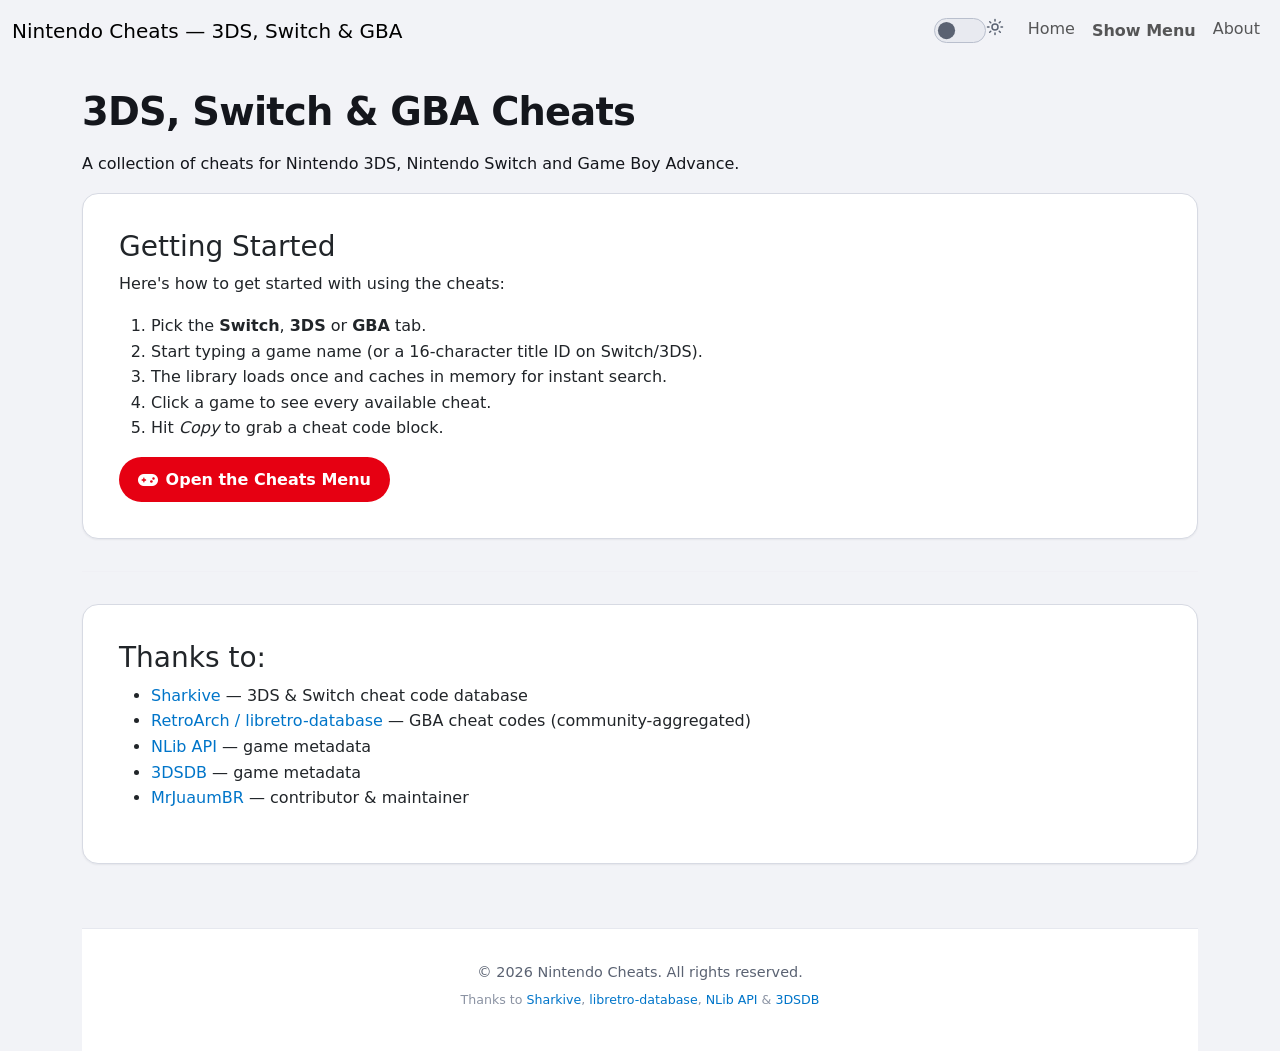
==== index.html @ f69303c0 "Initial Commit" ====
<!doctype html>
<html lang="en">
  <head>
    <meta charset="UTF-8" />
    <meta http-equiv="X-UA-Compatible" content="IE=edge" />
    <meta name="viewport" content="width=device-width, initial-scale=1.0, viewport-fit=cover" />
    <meta name="theme-color" content="#0c0e13" media="(prefers-color-scheme: dark)" />
    <meta name="theme-color" content="#f2f3f7" media="(prefers-color-scheme: light)" />
    <title>Nintendo Cheats — 3DS, Switch &amp; GBA</title>

    <link
      href="https://cdn.jsdelivr.net/npm/bootstrap@5.0.2/dist/css/bootstrap.min.css"
      rel="stylesheet"
      integrity="sha384-EVSTQN3/azprG1Anm3QDgpJLIm9Nao0Yz1ztcQTwFspd3yD65VohhpuuCOmLASjC"
      crossorigin="anonymous"
    />
    <link
      rel="stylesheet"
      href="https://cdnjs.cloudflare.com/ajax/libs/font-awesome/6.4.2/css/all.min.css"
    />
    <link rel="stylesheet" href="static/css/style.css" />
    <link rel="stylesheet" href="static/css/window.css" />
  </head>
  <body data-theme="dark">
    <nav class="navbar navbar-expand-lg">
      <div class="container-fluid">
        <a class="navbar-brand" href="#">Nintendo Cheats — 3DS, Switch &amp; GBA</a>
        <div class="d-flex align-items-center gap-3 order-lg-last">
          <div class="form-check form-switch theme-switch mb-0">
            <input class="form-check-input" type="checkbox" role="switch"
                id="themeSwitch" aria-label="Toggle dark mode">
            <label class="form-check-label" for="themeSwitch" title="Toggle theme">
              <svg class="theme-switch__icon theme-switch__icon--sun"
                  width="18" height="18" viewBox="0 0 24 24" fill="none"
                  stroke="currentColor" stroke-width="2" stroke-linecap="round"
                  aria-hidden="true">
                <circle cx="12" cy="12" r="4"/>
                <path d="M12 2v2M12 20v2M4.93 4.93l1.41 1.41M17.66 17.66l1.41 1.41
                        M2 12h2M20 12h2M6.34 17.66l-1.41 1.41M19.07 4.93l-1.41 1.41"/>
              </svg>
              <svg class="theme-switch__icon theme-switch__icon--moon"
                  width="18" height="18" viewBox="0 0 24 24" fill="none"
                  stroke="currentColor" stroke-width="2" stroke-linecap="round"
                  stroke-linejoin="round" aria-hidden="true">
                <path d="M21 12.79A9 9 0 1 1 11.21 3 7 7 0 0 0 21 12.79z"/>
              </svg>
            </label>
          </div>
          <button
            class="navbar-toggler"
            type="button"
            data-bs-toggle="collapse"
            data-bs-target="#navbarNav"
            aria-controls="navbarNav"
            aria-expanded="false"
            aria-label="Toggle navigation">
            <span class="navbar-toggler-icon"></span>
          </button>
          <div class="collapse navbar-collapse" id="navbarNav">
            <ul class="navbar-nav ms-auto">
              <li class="nav-item">
                <a class="nav-link" href="/">Home</a>
              </li>
              <li class="nav-item">
                <span class="nav-link btn" id="showMenu" role="button" tabindex="0"
                      aria-controls="menu" aria-expanded="false">Show Menu</span>
              </li>
              <li class="nav-item">
                <a class="nav-link" href="#about">About</a>
              </li>
            </ul>
          </div>
        </div>
      </div>
    </nav>

    <div class="container">
      <div>
        <h1>3DS, Switch &amp; GBA Cheats</h1>
        <p>A collection of cheats for Nintendo 3DS, Nintendo Switch and Game Boy Advance.</p>
        <div class="card">
          <div class="card-body">
            <h3>Getting Started</h3>
            <p>Here's how to get started with using the cheats:</p>
            <ol>
              <li>Pick the <strong>Switch</strong>, <strong>3DS</strong> or <strong>GBA</strong> tab.</li>
              <li>Start typing a game name (or a 16-character title ID on Switch/3DS).</li>
              <li>The library loads once and caches in memory for instant search.</li>
              <li>Click a game to see every available cheat.</li>
              <li>Hit <em>Copy</em> to grab a cheat code block.</li>
            </ol>

            <!-- Opens the same draggable cheats window as the navbar "Show Menu" -->
            <button type="button" class="btn btn--primary open-menu-cta" data-window-toggle>
              <i class="fa-solid fa-gamepad" aria-hidden="true"></i>
              <span>Open the Cheats Menu</span>
            </button>
          </div>
        </div>
        <hr>
        <div class="card">
          <div class="card-body">
            <h3>Thanks to:</h3>
            <ul>
              <li><a href="https://github.com/FlagBrew/Sharkive">Sharkive</a> — 3DS &amp; Switch cheat code database</li>
              <li><a href="https://www.libretro.com/">RetroArch / libretro-database</a> — GBA cheat codes (community-aggregated)</li>
              <li><a href="https://api.nlib.cc/">NLib API</a> — game metadata</li>
              <li><a href="https://github.com/ghost-land/3dsdb">3DSDB</a> — game metadata</li>
              <li><a href="https://github.com/MrJuaumBR">MrJuaumBR</a> — contributor &amp; maintainer</li>
            </ul>
        </div>
      </div>
    </div>

    <!-- ============================================================
         Draggable window (Windows-style) with tabbed content
         ============================================================ -->
    <div class="window-layer" id="menu" aria-hidden="true">
      <section class="window" id="cheatWindow" role="dialog"
               aria-labelledby="windowTitle" aria-modal="false" tabindex="-1">

        <!-- Title bar -->
        <header class="window__titlebar" id="windowTitlebar">
          <div class="window__title">
            <svg width="16" height="16" viewBox="0 0 24 24" fill="none"
                 stroke="currentColor" stroke-width="2" stroke-linecap="round"
                 stroke-linejoin="round" aria-hidden="true">
              <rect x="2" y="7" width="20" height="11" rx="3.5"/>
              <path d="M7 11v3M5.5 12.5h3M16.5 11.5h.01M18.5 13.5h.01"/>
            </svg>
            <span id="windowTitle">Cheats — 3DS, Switch &amp; GBA</span>
          </div>

          <div class="window__controls">
            <button type="button" class="window__btn"
                    data-window-action="minimize" title="Minimize" aria-label="Minimize">
              <svg width="10" height="10" viewBox="0 0 10 10" aria-hidden="true">
                <path d="M0 5h10" fill="none" stroke="currentColor"/>
              </svg>
            </button>

            <button type="button" class="window__btn window__btn--max"
                    data-window-action="maximize" title="Maximize" aria-label="Maximize">
              <svg class="icon-max" width="10" height="10" viewBox="0 0 10 10" aria-hidden="true">
                <rect x="0.5" y="0.5" width="9" height="9" rx="1.5"
                      fill="none" stroke="currentColor"/>
              </svg>
              <svg class="icon-restore" width="10" height="10" viewBox="0 0 10 10" aria-hidden="true">
                <path d="M2.5 2.5V1.5a1 1 0 0 1 1-1h5a1 1 0 0 1 1 1v5a1 1 0 0 1-1 1h-1"
                      fill="none" stroke="currentColor"/>
                <rect x="0.5" y="2.5" width="7" height="7" rx="1"
                      fill="none" stroke="currentColor"/>
              </svg>
            </button>

            <button type="button" class="window__btn window__btn--close"
                    data-window-action="close" title="Close" aria-label="Close">
              <svg width="10" height="10" viewBox="0 0 10 10" aria-hidden="true">
                <path d="M0 0l10 10M10 0L0 10" fill="none" stroke="currentColor"/>
              </svg>
            </button>
          </div>
        </header>

        <!-- Body: tabs + panels -->
        <div class="window__body">

          <!-- Tab strip -->
          <nav class="win-tabs" role="tablist" aria-label="Cheat sources">
            <button type="button" role="tab" id="tab-switch"
                    class="win-tab is-active" data-tab="switch"
                    aria-selected="true" aria-controls="panel-switch">
              <i class="fa-solid fa-tablet-screen-button" aria-hidden="true"></i>
              <span>Switch</span>
            </button>
            <button type="button" role="tab" id="tab-3ds"
                    class="win-tab" data-tab="3ds"
                    aria-selected="false" aria-controls="panel-3ds" tabindex="-1">
              <i class="fa-solid fa-gamepad" aria-hidden="true"></i>
              <span>3DS</span>
            </button>
            <button type="button" role="tab" id="tab-gba"
                    class="win-tab" data-tab="gba"
                    aria-selected="false" aria-controls="panel-gba" tabindex="-1">
              <i class="fa-solid fa-gamepad" aria-hidden="true"></i>
              <span>GBA</span>
            </button>
            <button type="button" role="tab" id="tab-about"
                    class="win-tab" data-tab="about"
                    aria-selected="false" aria-controls="panel-about" tabindex="-1">
              <i class="fa-solid fa-circle-info" aria-hidden="true"></i>
              <span>About</span>
            </button>
          </nav>

          <!-- Scrollable panel area -->
          <div class="win-panels">

            <!-- ============ SWITCH ============ -->
            <section class="win-panel is-active" id="panel-switch"
                     role="tabpanel" aria-labelledby="tab-switch" data-panel="switch">
              <div class="win-search">
                <i class="fa-solid fa-magnifying-glass" aria-hidden="true"></i>
                <input type="search" id="switchSearch"
                       placeholder="Search games or title IDs…"
                       autocomplete="off" spellcheck="false"
                       aria-label="Search Switch cheats">
                <button type="button" class="win-search__clear"
                        data-clear="switch" hidden aria-label="Clear search">
                  <i class="fa-solid fa-xmark" aria-hidden="true"></i>
                </button>
              </div>
              <div class="win-results" id="switchResults"></div>
            </section>

            <!-- ============ 3DS ============ -->
            <section class="win-panel" id="panel-3ds"
                     role="tabpanel" aria-labelledby="tab-3ds"
                     data-panel="3ds" hidden>
              <div class="win-search">
                <i class="fa-solid fa-magnifying-glass" aria-hidden="true"></i>
                <input type="search" id="search3ds"
                       placeholder="Search games or title IDs…"
                       autocomplete="off" spellcheck="false"
                       aria-label="Search 3DS cheats">
                <button type="button" class="win-search__clear"
                        data-clear="3ds" hidden aria-label="Clear search">
                  <i class="fa-solid fa-xmark" aria-hidden="true"></i>
                </button>
              </div>
              <div class="win-results" id="results3ds"></div>
            </section>

            <!-- =========== GBA ============ -->
            <section class="win-panel" id="panel-gba" role="tabpanel"
                     aria-labelledby="tab-gba" data-panel="gba" hidden>
              <div class="win-search">
                <i class="fa-solid fa-magnifying-glass" aria-hidden="true"></i>
                <input type="search" id="searchGba"
                       placeholder="Search GBA games…"
                       autocomplete="off" spellcheck="false"
                       aria-label="Search GBA cheats">
                <button type="button" class="win-search__clear"
                        data-clear="gba" hidden aria-label="Clear search">
                  <i class="fa-solid fa-xmark" aria-hidden="true"></i>
                </button>
              </div>
              <div class="win-results" id="resultsGba"></div>
            </section>

            <!-- ============ ABOUT ============ -->
            <section class="win-panel" id="panel-about"
                     role="tabpanel" aria-labelledby="tab-about"
                     data-panel="about" hidden>

              <h2 class="about__title">About this tool</h2>
              <p class="about__lead">
                A small, distraction-free browser for cheat codes on
                <strong>Nintendo&nbsp;3DS</strong>,
                <strong>Nintendo&nbsp;Switch</strong> and
                <strong>Game&nbsp;Boy&nbsp;Advance</strong>. Everything runs in
                your browser — no tracking, no accounts.
              </p>

              <article class="about-card">
                <span class="about-card__icon about-card__icon--cheats">
                  <i class="fa-solid fa-scroll" aria-hidden="true"></i>
                </span>
                <div class="about-card__body">
                  <h3>Cheat codes — Sharkive &amp; libretro-database</h3>
                  <p>
                    <strong>Switch</strong> and <strong>3DS</strong> cheat codes
                    are pulled live from the <strong>Sharkive</strong> release
                    database, maintained by FlagBrew. <strong>GBA</strong> cheat
                    codes come from the community-aggregated
                    <strong>RetroArch / libretro-database</strong> cheats file.
                  </p>
                  <a class="about-card__link" target="_blank" rel="noopener"
                     href="https://github.com/FlagBrew/Sharkive">
                    github.com/FlagBrew/Sharkive
                    <i class="fa-solid fa-arrow-up-right-from-square" aria-hidden="true"></i>
                  </a>
                </div>
              </article>

              <article class="about-card">
                <span class="about-card__icon about-card__icon--nlib">
                  <i class="fa-solid fa-database" aria-hidden="true"></i>
                </span>
                <div class="about-card__body">
                  <h3>Game data — NLib &amp; 3DSDB</h3>
                  <p>
                    Switch &amp; 3DS title metadata (covers, publishers, release
                    info) is looked up through the free <strong>NLib</strong> API,
                    with <strong>3DSDB</strong> as a fallback for 3DS titles not
                    yet indexed by NLib. GBA titles are indexed directly by their
                    in-game names.
                  </p>
                  <a class="about-card__link" target="_blank" rel="noopener"
                     href="https://api.nlib.cc/">
                    api.nlib.cc
                    <i class="fa-solid fa-arrow-up-right-from-square" aria-hidden="true"></i>
                  </a>
                </div>
              </article>

              <article class="about-card">
                <span class="about-card__icon about-card__icon--how">
                  <i class="fa-solid fa-wand-magic-sparkles" aria-hidden="true"></i>
                </span>
                <div class="about-card__body">
                  <h3>How it works</h3>
                  <ol class="about-list">
                    <li>Pick the <strong>Switch</strong>, <strong>3DS</strong> or <strong>GBA</strong> tab.</li>
                    <li>Start typing a game name (or a 16-character title ID on Switch/3DS).</li>
                    <li>The library loads once and caches in memory for instant search.</li>
                    <li>Click a game to see every available cheat.</li>
                    <li>Hit <em>Copy</em> to grab a cheat code block.</li>
                  </ol>
                </div>
              </article>

              <article class="about-card">
                <span class="about-card__icon about-card__icon--warn">
                  <i class="fa-solid fa-triangle-exclamation" aria-hidden="true"></i>
                </span>
                <div class="about-card__body">
                  <h3>Disclaimer</h3>
                  <p>
                    This site is not affiliated with Nintendo. Cheat codes are
                    provided as-is for use with modded consoles or emulators. Use
                    at your own risk — always back up your save data.
                  </p>
                </div>
              </article>

              <p class="about__credits">thanks to every contributor of Sharkive, libretro-database, NLib and 3DSDB.</p>
            </section>

          </div><!-- /.win-panels -->
        </div><!-- /.window__body -->
      </section>
    </div>

    <div class="footer">
      <div class="container">
        <p>&copy; 2026 Nintendo Cheats. All rights reserved.</p>
        <small>Thanks to
          <a href="https://github.com/FlagBrew/Sharkive">Sharkive</a>,
          <a href="https://www.libretro.com/">libretro-database</a>,
          <a href="https://api.nlib.cc/">NLib API</a> &amp;
          <a href="https://github.com/ghost-land/3dsdb">3DSDB</a>
        </small>
      </div>
    </div>
  </body>
  <script
    src="https://cdn.jsdelivr.net/npm/bootstrap@5.0.2/dist/js/bootstrap.bundle.min.js"
    integrity="sha384-MrcW6ZMFYlzcLA8Nl+NtUVF0sA7MsXsP1UyJoMp4YLEuNSfAP+JcXn/tWtIaxVXM"
    crossorigin="anonymous"
  ></script>
  <script src="static/js/normalizeCheats.js"></script>
  <script src="static/js/window.js"></script>
  <script src="static/js/script.js"></script>
</html>
---- static/css/style.css ----
/* ============================================================
   N3DS & NSW — Cheats
   style.css
   ============================================================
   TABLE OF CONTENTS
   01. Design tokens (light)
   02. Design tokens (dark)
   03. Base / reset
   04. Layout
   05. Components (card, button, badge)
   06. Theme switch
   07. Code blocks
   08. TABS, SEARCH & RESULTS
       08.1 Tab strip
       08.2 Panels
       08.3 Search input
       08.4 Result list
       08.5 Game detail
       08.6 NLib metadata card
       08.7 Cheat blocks
       08.8 Loading / empty / error
   09. ABOUT PANEL
   10. RESPONSIVE
   11. REDUCED MOTION

   NOTE: The draggable window (title bar, controls, shell,
         drag/resize states) lives in window.css.
   ============================================================ */


/* ============================================================
   01. DESIGN TOKENS — LIGHT
   ============================================================ */

:root {
  color-scheme: light;

  /* ---------- Raw brand palette ---------- */
  --nx-red:          #e60012;
  --nx-red-bright:   #ff3c28;
  --nx-blue:         #00c3e3;
  --nx-blue-deep:    #0075c9;
  --nx-gold:         #d9a400;
  --nx-green:        #00b06b;
  --nx-purple:       #7b4dff;

  /* ---------- Surfaces ---------- */
  --bg:              #f2f3f7;
  --bg-alt:          #ffffff;
  --surface:         #ffffff;
  --surface-2:       #e8eaf0;
  --overlay:         rgba(12, 14, 20, 0.55);

  /* ---------- Borders & lines ---------- */
  --border:          #d7dae3;
  --border-strong:   #b9bfcd;
  --divider:         #e6e8ef;

  /* ---------- Text ---------- */
  --text:            #14161c;
  --text-muted:      #5a6272;
  --text-faint:      #8b93a3;
  --text-on-accent:  #ffffff;

  /* ---------- Accents (semantic) ---------- */
  --accent:          var(--nx-red);
  --accent-hover:    #c00010;
  --accent-soft:     rgba(230, 0, 18, 0.10);

  --accent-2:        var(--nx-blue-deep);
  --accent-2-hover:  #005fa3;
  --accent-2-soft:   rgba(0, 117, 201, 0.12);

  /* ---------- Status ---------- */
  --success:         #128a55;
  --success-soft:    rgba(18, 138, 85, 0.12);
  --warning:         #b47600;
  --warning-soft:    rgba(180, 118, 0, 0.12);
  --danger:          #d31f30;
  --danger-soft:     rgba(211, 31, 48, 0.12);
  --info:            var(--nx-blue-deep);
  --info-soft:       rgba(0, 117, 201, 0.12);

  /* ---------- Code blocks ---------- */
  --code-bg:         #1b1f2a;
  --code-text:       #e7ecf5;
  --code-comment:    #7f8ba3;
  --code-key:        #ff7a68;

  /* ---------- Effects ---------- */
  --shadow-sm:  0 1px 2px rgba(16, 18, 27, 0.06);
  --shadow-md:  0 4px 14px rgba(16, 18, 27, 0.10);
  --shadow-lg:  0 12px 32px rgba(16, 18, 27, 0.14);
  --glow-accent: 0 0 0 3px rgba(230, 0, 18, 0.22);

  /* ---------- Shape & motion ---------- */
  --radius-sm: 6px;
  --radius:    10px;
  --radius-lg: 16px;
  --radius-pill: 999px;
  --transition: 160ms ease;
}


/* ============================================================
   02. DESIGN TOKENS — DARK
   ============================================================ */

[data-theme="dark"] {
  color-scheme: dark;

  --bg:              #0c0e13;
  --bg-alt:          #11141b;
  --surface:         #161a23;
  --surface-2:       #1e232e;
  --overlay:         rgba(0, 0, 0, 0.65);

  --border:          #2a3040;
  --border-strong:   #3b4356;
  --divider:         #222836;

  --text:            #eef1f7;
  --text-muted:      #9aa4b6;
  --text-faint:      #6b7488;
  --text-on-accent:  #ffffff;

  --accent:          var(--nx-red-bright);
  --accent-hover:    #ff6252;
  --accent-soft:     rgba(255, 60, 40, 0.16);

  --accent-2:        var(--nx-blue);
  --accent-2-hover:  #4fd8f0;
  --accent-2-soft:   rgba(0, 195, 227, 0.16);

  --success:         #2ee08a;
  --success-soft:    rgba(46, 224, 138, 0.14);
  --warning:         #ffc44d;
  --warning-soft:    rgba(255, 196, 77, 0.14);
  --danger:          #ff5f6d;
  --danger-soft:     rgba(255, 95, 109, 0.14);
  --info:            var(--nx-blue);
  --info-soft:       rgba(0, 195, 227, 0.14);

  --code-bg:         #0a0c11;
  --code-text:       #dfe6f2;
  --code-comment:    #6b7488;
  --code-key:        #ff8a78;

  --shadow-sm:  0 1px 2px rgba(0, 0, 0, 0.5);
  --shadow-md:  0 4px 16px rgba(0, 0, 0, 0.55);
  --shadow-lg:  0 14px 38px rgba(0, 0, 0, 0.65);
  --glow-accent: 0 0 0 3px rgba(255, 60, 40, 0.30);
}


/* ============================================================
   03. BASE / RESET
   ============================================================ */

*, *::before, *::after { box-sizing: border-box; }

html { -webkit-text-size-adjust: 100%; }

body {
  margin: 0;
  min-height: 100dvh;
  background-color: var(--bg);
  color: var(--text);

  font-family: system-ui, -apple-system, "Segoe UI", Roboto,
               "Helvetica Neue", Arial, sans-serif;
  font-size: 16px;
  line-height: 1.6;

  -webkit-font-smoothing: antialiased;
  text-rendering: optimizeLegibility;

  transition: background-color var(--transition), color var(--transition);
}

body.is-window-dragging {
  user-select: none;
  -webkit-user-select: none;
}

::selection { background: var(--accent-soft); color: var(--text); }

:focus-visible {
  outline: 2px solid var(--accent);
  outline-offset: 2px;
  border-radius: var(--radius-sm);
}

a {
  color: var(--accent-2);
  text-decoration: none;
  transition: color var(--transition);
}
a:hover { color: var(--accent-2-hover); text-decoration: underline; }

hr {
  border: 0;
  border-top: 1px solid var(--divider);
  margin: 2rem 0;
}

::-webkit-scrollbar { width: 12px; height: 12px; }
::-webkit-scrollbar-track { background: var(--bg-alt); }
::-webkit-scrollbar-thumb {
  background: var(--border-strong);
  border: 3px solid var(--bg-alt);
  border-radius: var(--radius-pill);
}
::-webkit-scrollbar-thumb:hover { background: var(--accent); }


/* ============================================================
   04. LAYOUT
   ============================================================ */

.container h1 {
  margin: 1.75rem 0 1rem;
  font-size: clamp(1.6rem, 1.2rem + 1.6vw, 2.4rem);
  font-weight: 700;
  letter-spacing: -0.02em;
}

.footer {
  margin-top: 4rem;
  padding: 2rem 0 2.5rem;
  border-top: 1px solid var(--divider);
  background: var(--bg-alt);
  color: var(--text-muted);
  font-size: 0.9rem;
  text-align: center;
}
.footer p { margin: 0 0 0.25rem; }
.footer small { color: var(--text-faint); }


/* ============================================================
   05. COMPONENTS
   ============================================================ */

.card {
  background: var(--surface);
  border: 1px solid var(--border);
  border-radius: var(--radius-lg);
  box-shadow: var(--shadow-sm);
  padding: 1.25rem;
}

.btn {
  display: inline-flex;
  align-items: center;
  gap: 0.5rem;
  padding: 0.55rem 1.1rem;
  border: 1px solid transparent;
  border-radius: var(--radius-pill);
  font: inherit;
  font-weight: 600;
  cursor: pointer;
  transition: background-color var(--transition), color var(--transition),
              box-shadow var(--transition), transform var(--transition);
}
.btn:active { transform: translateY(1px); }

.btn--primary   { background: var(--accent);   color: var(--text-on-accent); }
.btn--primary:hover   { background: var(--accent-hover); box-shadow: var(--glow-accent); }

.btn--secondary { background: var(--accent-2); color: var(--text-on-accent); }
.btn--secondary:hover { background: var(--accent-2-hover); }

.btn--ghost {
  background: transparent;
  border-color: var(--border-strong);
  color: var(--text);
}
.btn--ghost:hover { background: var(--surface-2); }

#showMenu { cursor: pointer; user-select: none; }

.badge {
  display: inline-block;
  padding: 0.15rem 0.6rem;
  border-radius: var(--radius-pill);
  font-size: 0.75rem;
  font-weight: 700;
  letter-spacing: 0.02em;
  text-transform: uppercase;
}
.badge--switch { background: var(--accent-soft);   color: var(--accent); }
.badge--3ds    { background: var(--accent-2-soft); color: var(--accent-2); }
.badge--ok     { background: var(--success-soft);  color: var(--success); }
.badge--warn   { background: var(--warning-soft);  color: var(--warning); }
.badge--danger { background: var(--danger-soft);   color: var(--danger); }


/* ============================================================
   06. THEME SWITCH
   ============================================================ */

.theme-switch .form-check-input {
  width: 3.25rem;
  height: 1.6rem;
  margin-top: 0;
  cursor: pointer;
  background-color: var(--surface-2);
  border-color: var(--border-strong);
  --bs-form-switch-bg: url("data:image/svg+xml,%3csvg xmlns='http://www.w3.org/2000/svg' viewBox='-4 -4 8 8'%3e%3ccircle r='3' fill='%235a6272'/%3e%3c/svg%3e");
  transition: background-color var(--transition), border-color var(--transition);
}

.theme-switch .form-check-input:checked {
  background-color: var(--accent);
  border-color: var(--accent);
  --bs-form-switch-bg: url("data:image/svg+xml,%3csvg xmlns='http://www.w3.org/2000/svg' viewBox='-4 -4 8 8'%3e%3ccircle r='3' fill='%23fff'/%3e%3c/svg%3e");
}

.theme-switch .form-check-input:focus {
  border-color: var(--accent);
  box-shadow: var(--glow-accent);
}

.theme-switch .form-check-label {
  display: inline-flex;
  align-items: center;
  cursor: pointer;
  color: var(--text-muted);
  transition: color var(--transition);
}
.theme-switch:hover .form-check-label { color: var(--accent); }

.theme-switch__icon--moon { display: none; }
[data-theme="dark"] .theme-switch__icon--sun  { display: none; }
[data-theme="dark"] .theme-switch__icon--moon { display: block; }


/* ============================================================
   07. CODE BLOCKS
   ============================================================ */

.cheat-code, pre, code {
  font-family: ui-monospace, "SFMono-Regular", "JetBrains Mono",
               Menlo, Consolas, monospace;
}

pre {
  background: var(--code-bg);
  color: var(--code-text);
  border: 1px solid var(--border);
  border-radius: var(--radius);
  padding: 1rem 1.15rem;
  overflow-x: auto;
  font-size: 0.875rem;
  line-height: 1.7;
}

:not(pre) > code {
  background: var(--surface-2);
  border: 1px solid var(--border);
  border-radius: var(--radius-sm);
  padding: 0.1em 0.4em;
  font-size: 0.9em;
}

kbd {
  display: inline-block;
  padding: 0.05em 0.45em;
  background: var(--surface-2);
  border: 1px solid var(--border);
  border-bottom-width: 2px;
  border-radius: 5px;
  font-family: inherit;
  font-size: 0.78em;
  font-weight: 600;
  color: var(--text-muted);
  line-height: 1.4;
}


/* ============================================================
   08. TABS, SEARCH & RESULTS
   ============================================================ */

/* ---------- 08.1 Tab strip ---------- */
.win-tabs {
  flex: 0 0 auto;
  display: flex;
  gap: 0.15rem;
  padding: 0.6rem 0.85rem 0;

  background: var(--surface-2);
  border-bottom: 1px solid var(--border);

  overflow-x: auto;
  overflow-y: hidden;
  scrollbar-width: none;
}
.win-tabs::-webkit-scrollbar { display: none; }

.win-tab {
  display: inline-flex;
  align-items: center;
  gap: 0.45rem;
  padding: 0.6rem 0.95rem;

  border: 1px solid transparent;
  border-bottom: 0;
  border-radius: var(--radius-sm) var(--radius-sm) 0 0;

  background: transparent;
  color: var(--text-muted);

  font: inherit;
  font-size: 0.85rem;
  font-weight: 600;
  white-space: nowrap;
  cursor: pointer;

  transition: color var(--transition), background-color var(--transition),
              border-color var(--transition);
}

.win-tab:hover {
  color: var(--text);
  background: color-mix(in srgb, var(--surface) 55%, transparent);
}

.win-tab.is-active {
  color: var(--accent);
  background: var(--surface);
  border-color: var(--border);
  border-bottom: 1px solid var(--surface);
  margin-bottom: -1px;
}

.win-tab > i { font-size: 0.8em; opacity: 0.9; }


/* ---------- 08.2 Panels ---------- */
.win-panels {
  flex: 1 1 auto;
  min-height: 0;
  overflow-y: auto;
  overscroll-behavior: contain;
  -webkit-overflow-scrolling: touch;
}

.win-panel {
  display: none;
  padding: 1.1rem 1.15rem 1.4rem;
}
.win-panel.is-active { display: block; }


/* ---------- 08.3 Search input ---------- */
.win-search {
  position: relative;
  display: flex;
  align-items: center;
  margin-bottom: 0.9rem;
}

.win-search > i {
  position: absolute;
  left: 0.85rem;
  color: var(--text-faint);
  pointer-events: none;
  font-size: 0.85rem;
}

.win-search > input {
  width: 100%;
  padding: 0.7rem 2.4rem 0.7rem 2.3rem;

  background: var(--surface-2);
  border: 1px solid var(--border);
  border-radius: var(--radius);

  color: var(--text);
  font: inherit;
  font-size: 16px;
  line-height: 1.4;

  transition: border-color var(--transition), box-shadow var(--transition),
              background-color var(--transition);
  -webkit-appearance: none;
  appearance: none;
}
.win-search > input::-webkit-search-cancel-button { display: none; }

.win-search > input:focus {
  outline: none;
  border-color: var(--accent);
  background: var(--surface);
  box-shadow: var(--glow-accent);
}
.win-search > input::placeholder { color: var(--text-faint); }

.win-search__clear {
  position: absolute;
  right: 0.5rem;

  display: grid;
  place-items: center;
  width: 1.8rem;
  height: 1.8rem;

  border: 0;
  border-radius: var(--radius-sm);
  background: transparent;
  color: var(--text-faint);
  cursor: pointer;

  transition: background-color var(--transition), color var(--transition);
}
.win-search__clear:hover {
  background: var(--surface);
  color: var(--text);
}


/* ---------- 08.4 Result list ---------- */
.win-results { min-height: 100px; }

.win-game {
  display: flex;
  align-items: center;
  justify-content: space-between;
  gap: 0.75rem;

  width: 100%;
  padding: 0.7rem 0.85rem;
  margin-bottom: 0.3rem;

  border: 1px solid transparent;
  border-radius: var(--radius);
  background: transparent;
  color: var(--text);

  font: inherit;
  text-align: left;
  cursor: pointer;

  transition: background-color var(--transition),
              border-color var(--transition),
              transform var(--transition);
}
.win-game:hover,
.win-game:focus-visible {
  background: var(--surface-2);
  border-color: var(--border);
  outline: none;
}
.win-game:active { transform: scale(0.99); }

.win-game__info { min-width: 0; flex: 1 1 auto; }

.win-game__name {
  display: block;
  font-size: 0.9rem;
  font-weight: 600;
  line-height: 1.3;
  overflow: hidden;
  text-overflow: ellipsis;
  white-space: nowrap;
}

.win-game__meta {
  display: flex;
  align-items: center;
  gap: 0.5rem;
  margin-top: 0.15rem;

  font-size: 0.72rem;
  color: var(--text-faint);
  font-family: ui-monospace, "SFMono-Regular", Menlo, Consolas, monospace;
}

.win-game__meta .dot {
  width: 3px; height: 3px;
  border-radius: 50%;
  background: currentColor;
  opacity: 0.5;
}

.win-game__chev {
  flex: 0 0 auto;
  color: var(--text-faint);
  font-size: 0.75rem;
  transition: transform var(--transition), color var(--transition);
}
.win-game:hover .win-game__chev {
  color: var(--accent);
  transform: translateX(2px);
}


/* ---------- 08.5 Game detail ---------- */
.win-detail__head {
  display: flex;
  align-items: flex-start;
  gap: 0.75rem;
  margin-bottom: 1rem;
}

.win-back {
  display: inline-flex;
  align-items: center;
  gap: 0.4rem;
  flex: 0 0 auto;

  padding: 0.45rem 0.75rem;
  border: 1px solid var(--border);
  border-radius: var(--radius-pill);
  background: var(--surface-2);
  color: var(--text-muted);
  font: inherit;
  font-size: 0.8rem;
  font-weight: 600;
  cursor: pointer;
  transition: background-color var(--transition), color var(--transition);
}
.win-back:hover {
  background: var(--surface);
  color: var(--text);
}

.win-detail__title { min-width: 0; flex: 1 1 auto; }
.win-detail__name {
  margin: 0;
  font-size: 1rem;
  font-weight: 700;
  line-height: 1.3;
  color: var(--text);
}
.win-detail__id {
  display: inline-block;
  margin-top: 0.25rem;

  font-family: ui-monospace, "SFMono-Regular", Menlo, Consolas, monospace;
  font-size: 0.75rem;
  color: var(--text-faint);
}


/* ---------- 08.6 NLib metadata card ---------- */
.nlib-card {
  margin-bottom: 1rem;
  border-radius: var(--radius);
  border: 1px solid var(--border);
  background: var(--surface-2);
  overflow: hidden;
  transition: border-color var(--transition), background-color var(--transition);
}

/* Loading / error states */
.nlib-card__state {
  display: flex;
  align-items: center;
  gap: 0.6rem;
  padding: 0.9rem 1rem;
  color: var(--text-muted);
  font-size: 0.82rem;
}
.nlib-card__state > i { color: var(--text-faint); }
.nlib-card--error .nlib-card__state > i { color: var(--warning); }

.nlib-card--empty .nlib-card__state > i { color: var(--text-faint); }

.nlib-card__link--store {
  background: var(--accent-soft);
  color: var(--accent);
  padding: 0.25rem 0.6rem;
  border-radius: var(--radius-pill);
  margin-top: 0.5rem;
}

.nlib-card__source {
  display: inline-block;
  margin-left: 0.5rem;
  padding: 0.05rem 0.45rem;
  border-radius: var(--radius-pill);
  background: var(--accent-2-soft);
  color: var(--accent-2);
  font-size: 0.62rem;
  font-weight: 700;
  letter-spacing: 0.03em;
  text-transform: uppercase;
  vertical-align: middle;
}

/* Banner */
.nlib-card__banner {
  display: block;
  width: 100%;
  height: 160px;
  object-fit: cover;
  background: var(--surface);
  border-bottom: 1px solid var(--border);
}

/* Body row: icon + text */
.nlib-card__body {
  display: flex;
  gap: 0.9rem;
  padding: 0.9rem 1rem;
  align-items: flex-start;
}

.nlib-card__icon {
  flex: 0 0 64px;
  width: 64px;
  height: 64px;
  border-radius: var(--radius-sm);
  background: var(--surface);
  border: 1px solid var(--border);
  object-fit: cover;
}

.nlib-card__info { min-width: 0; flex: 1 1 auto; }

.nlib-card__title {
  margin: 0 0 0.2rem;
  font-size: 0.98rem;
  font-weight: 700;
  line-height: 1.3;
  color: var(--text);
}

.nlib-card__publisher {
  margin: 0 0 0.55rem;
  font-size: 0.8rem;
  color: var(--text-muted);
}

/* Category pills */
.nlib-card__cats {
  display: flex;
  flex-wrap: wrap;
  gap: 0.35rem;
  margin-bottom: 0.55rem;
}
.nlib-card__cat {
  display: inline-block;
  padding: 0.15rem 0.55rem;
  border-radius: var(--radius-pill);
  background: var(--accent-soft);
  color: var(--accent);
  font-size: 0.7rem;
  font-weight: 600;
  letter-spacing: 0.01em;
  text-transform: capitalize;
}

/* Small meta line (version, release date) */
.nlib-card__meta {
  display: flex;
  flex-wrap: wrap;
  gap: 0.75rem;
  font-size: 0.72rem;
  color: var(--text-faint);
  font-family: ui-monospace, "SFMono-Regular", Menlo, Consolas, monospace;
}

/* Description */
.nlib-card__desc {
  margin: 0.65rem 0 0;
  font-size: 0.8rem;
  line-height: 1.55;
  color: var(--text-muted);
  display: -webkit-box;
  -webkit-line-clamp: 4;
  -webkit-box-orient: vertical;
  overflow: hidden;
}

/* Fallback link when fetch fails */
.nlib-card__link {
  display: inline-flex;
  align-items: center;
  gap: 0.35rem;
  margin-top: 0.55rem;
  font-size: 0.78rem;
  font-weight: 600;
}
.nlib-card__link i { font-size: 0.7em; }


/* ---------- 08.7 Cheat blocks ---------- */
.win-cheat {
  position: relative;
  margin-bottom: 0.9rem;
  padding: 0.9rem 1rem 0.7rem;

  background: var(--surface-2);
  border: 1px solid var(--border);
  border-radius: var(--radius);
}

.win-cheat__name {
  display: flex;
  align-items: center;
  justify-content: space-between;
  gap: 0.6rem;

  margin: 0 0 0.6rem;
  font-size: 0.85rem;
  font-weight: 700;
  color: var(--text);
}

.win-copy {
  display: inline-flex;
  align-items: center;
  gap: 0.35rem;

  padding: 0.3rem 0.65rem;
  border: 1px solid var(--border-strong);
  border-radius: var(--radius-pill);
  background: var(--surface);
  color: var(--text-muted);

  font: inherit;
  font-size: 0.72rem;
  font-weight: 600;
  cursor: pointer;

  transition: background-color var(--transition), color var(--transition),
              border-color var(--transition);
}
.win-copy:hover {
  background: var(--accent-soft);
  color: var(--accent);
  border-color: var(--accent);
}
.win-copy.is-copied {
  background: var(--success-soft);
  color: var(--success);
  border-color: var(--success);
}

.win-cheat pre {
  margin: 0;
  padding: 0.7rem 0.85rem;
  font-size: 0.78rem;
  line-height: 1.65;
  border-radius: var(--radius-sm);
  background: var(--code-bg);
}


/* ---------- 08.8 Loading / empty / error ---------- */
.win-state {
  display: flex;
  flex-direction: column;
  align-items: center;
  justify-content: center;
  gap: 0.6rem;

  padding: 2rem 1rem;
  text-align: center;
  color: var(--text-muted);
  font-size: 0.85rem;
}

.win-state > i {
  font-size: 1.4rem;
  color: var(--text-faint);
}

.win-state--error > i { color: var(--danger); }
.win-state--error { color: var(--danger); }

.win-spinner {
  width: 22px;
  height: 22px;
  border-radius: 50%;
  border: 2.5px solid var(--border-strong);
  border-top-color: var(--accent);
  animation: win-spin 700ms linear infinite;
}
@keyframes win-spin { to { transform: rotate(360deg); } }


/* ============================================================
   09. ABOUT PANEL
   ============================================================ */

.about__title {
  margin: 0 0 0.35rem;
  font-size: 1.05rem;
  font-weight: 700;
}

.about__lead {
  margin: 0 0 1.1rem;
  color: var(--text-muted);
  font-size: 0.85rem;
}

.about-card {
  display: flex;
  gap: 0.85rem;
  padding: 0.9rem;
  margin-bottom: 0.6rem;

  background: var(--surface-2);
  border: 1px solid var(--border);
  border-radius: var(--radius);
}

.about-card__icon {
  display: grid;
  place-items: center;
  flex: 0 0 38px;
  width: 38px;
  height: 38px;
  border-radius: var(--radius-sm);
  font-size: 0.95rem;
}
.about-card__icon--cheats { background: var(--accent-soft);   color: var(--accent); }
.about-card__icon--nlib   { background: var(--accent-2-soft); color: var(--accent-2); }
.about-card__icon--how    { background: var(--success-soft);  color: var(--success); }
.about-card__icon--warn   { background: var(--warning-soft);  color: var(--warning); }

.about-card__body { min-width: 0; flex: 1 1 auto; }

.about-card h3 {
  margin: 0 0 0.3rem;
  font-size: 0.875rem;
  font-weight: 700;
}

.about-card p {
  margin: 0 0 0.5rem;
  font-size: 0.8rem;
  line-height: 1.55;
  color: var(--text-muted);
}

.about-card__link {
  display: inline-flex;
  align-items: center;
  gap: 0.35rem;
  font-size: 0.78rem;
  font-weight: 600;
}
.about-card__link i { font-size: 0.7em; opacity: 0.8; }

.about-list {
  margin: 0.25rem 0 0;
  padding-left: 1.15rem;
  font-size: 0.8rem;
  line-height: 1.7;
  color: var(--text-muted);
}
.about-list li { margin-bottom: 0.15rem; }
.about-list strong { color: var(--text); }

.about__credits {
  margin: 1.1rem 0 0;
  text-align: center;
  font-size: 0.78rem;
  color: var(--text-faint);
}
.about__credits i { color: var(--accent); }


/* ============================================================
   10. RESPONSIVE
   ============================================================ */

/* Phone — larger touch targets, tighter padding */
@media (max-width: 600px) {
  .win-tabs { padding: 0.5rem 0.6rem 0; }
  .win-tab  { padding: 0.55rem 0.7rem; font-size: 0.8rem; }

  .win-panel { padding: 1rem 0.9rem 1.25rem; }

  .win-game   { padding: 0.85rem 0.75rem; }
  .win-game__name { font-size: 0.95rem; white-space: normal; }

  .about-card { padding: 0.8rem; }
  .about-card__icon { flex-basis: 34px; width: 34px; height: 34px; }

  .nlib-card__banner { height: 120px; }
  .nlib-card__icon   { flex-basis: 56px; width: 56px; height: 56px; }
}

/* Very small phones — hide tab labels */
@media (max-width: 380px) {
  .win-tab span { display: none; }
  .win-tab { padding: 0.55rem 0.75rem; }
}


/* ============================================================
   11. REDUCED MOTION
   ============================================================ */

@media (prefers-reduced-motion: reduce) {
  *, *::before, *::after {
    animation-duration: 0.001ms !important;
    animation-iteration-count: 1 !important;
    transition-duration: 0.001ms !important;
    scroll-behavior: auto !important;
  }
  .win-game:active { transform: none; }
}
---- static/css/window.css ----
/* ============================================================
   window.css — Windows-style draggable window
   ============================================================
   Sections:
   01. Tokens
   02. Layer
   03. Shell
   04. Title bar
   05. Controls
   06. Body
   07. States
   08. Animation
   09. Responsive
   ============================================================ */

/* ---------- 01. Tokens ---------- */
:root {
  --window-titlebar-h: 42px;
  --window-ctl-w:      36px;
  --window-ctl-h:      28px;
  --window-close-bg:   #e81123;
  --window-close-bg-h: #f1707a;
  --window-z:          1050;
  --window-w:          880px;
  --window-h:          760px;
  --window-gap:        1.5rem;
}

[data-theme="dark"] {
  --window-close-bg:   #e81123;
  --window-close-bg-h: #c50f1f;
}

/* ---------- 02. Layer ---------- */
.window-layer {
  position: fixed;
  inset: 0;
  z-index: var(--window-z);
  display: none;
  pointer-events: none;
  overflow: hidden;
}
.window-layer.is-open { display: block; }

/* ---------- 03. Shell ---------- */
.window {
  position: absolute;
  top: 50%;
  left: 50%;
  transform: translate(-50%, -50%);

  display: flex;
  flex-direction: column;

  width:  min(var(--window-w), calc(100vw - var(--window-gap)));
  height: min(var(--window-h), calc(100dvh - var(--window-gap)));
  max-height: calc(100dvh - var(--window-gap));

  background: var(--surface);
  border: 1px solid var(--border-strong);
  border-radius: var(--radius-lg);
  box-shadow: var(--shadow-lg);

  overflow: hidden;
  pointer-events: auto;

  transition: box-shadow var(--transition), border-color var(--transition);
}

.window.is-positioned { transform: none; }

.window:focus { outline: none; }
.window:focus-visible {
  outline: none;
  box-shadow: var(--shadow-lg), var(--glow-accent);
}

/* ---------- 04. Title bar ---------- */
.window__titlebar {
  display: flex;
  align-items: center;
  justify-content: space-between;
  gap: 0.75rem;

  flex: 0 0 auto;
  min-height: var(--window-titlebar-h);
  padding: 0 0.5rem 0 1rem;

  background: linear-gradient(
    to bottom,
    color-mix(in srgb, var(--surface) 92%, var(--text) 8%),
    var(--surface)
  );
  border-bottom: 1px solid var(--border);

  cursor: grab;
  user-select: none;
  -webkit-user-select: none;
  touch-action: none;
}

.window__title {
  display: flex;
  align-items: center;
  gap: 0.6rem;
  min-width: 0;
  font-size: 0.875rem;
  font-weight: 600;
  letter-spacing: 0.01em;
  color: var(--text);
}
.window__title > svg { flex: 0 0 auto; color: var(--accent); }
.window__title > span {
  overflow: hidden;
  white-space: nowrap;
  text-overflow: ellipsis;
}

/* ---------- 05. Controls ---------- */
.window__controls {
  display: flex;
  align-items: center;
  gap: 2px;
  flex: 0 0 auto;
}

.window__btn {
  display: grid;
  place-items: center;
  width: var(--window-ctl-w);
  height: var(--window-ctl-h);
  padding: 0;
  border: 0;
  border-radius: var(--radius-sm);
  background: transparent;
  color: var(--text-muted);
  cursor: pointer;
  transition: background-color var(--transition), color var(--transition);
}
.window__btn:hover { background: var(--surface-2); color: var(--text); }
.window__btn:focus-visible {
  outline: 2px solid var(--accent);
  outline-offset: -2px;
}
.window__btn--close:hover { background: var(--window-close-bg); color: #fff; }

.window__btn--max .icon-restore { display: none; }
.window--maximized .window__btn--max .icon-max     { display: none; }
.window--maximized .window__btn--max .icon-restore { display: block; }

/* ---------- 06. Body ---------- */
.window__body {
  flex: 1 1 auto;
  min-height: 0;
  display: flex;
  flex-direction: column;
  overflow: hidden;
}

/* ---------- 07. States ---------- */
.window__titlebar.is-dragging { cursor: grabbing; }

.window.is-dragging {
  box-shadow: var(--shadow-lg), 0 0 0 1px var(--accent);
  transition: none;
}
.window.is-dragging .window__body { pointer-events: none; }

.window--maximized {
  top: 0 !important;
  left: 0 !important;
  width: 100% !important;
  height: 100% !important;
  max-height: 100% !important;
  border-radius: 0;
  border-width: 0;
}
.window--maximized .window__titlebar { cursor: default; }

.window--minimized { display: none; }

/* ---------- 08. Animation ---------- */
@keyframes window-in {
  from { opacity: 0; scale: 0.96; }
  to   { opacity: 1; scale: 1; }
}
.window-layer.is-open .window {
  animation: window-in 170ms cubic-bezier(0.2, 0.9, 0.3, 1);
}

/* ---------- 09. Responsive ---------- */
@media (max-width: 980px) {
  .window {
    width:  min(820px, calc(100vw - 1.5rem));
    height: min(700px, calc(100dvh - 1.5rem));
  }
}

@media (max-width: 600px) {
  :root {
    --window-titlebar-h: 44px;
    --window-ctl-w:      38px;
    --window-ctl-h:      30px;
    --window-gap:        0.75rem;
  }

  .window {
    width:  calc(100vw - var(--window-gap));
    height: calc(100dvh - var(--window-gap));
    max-height: calc(100dvh - var(--window-gap));
    border-radius: var(--radius);
  }

  .window--maximized { border-radius: 0; }
}

@media (max-width: 380px) {
  .window__title span { font-size: 0.8rem; }
}
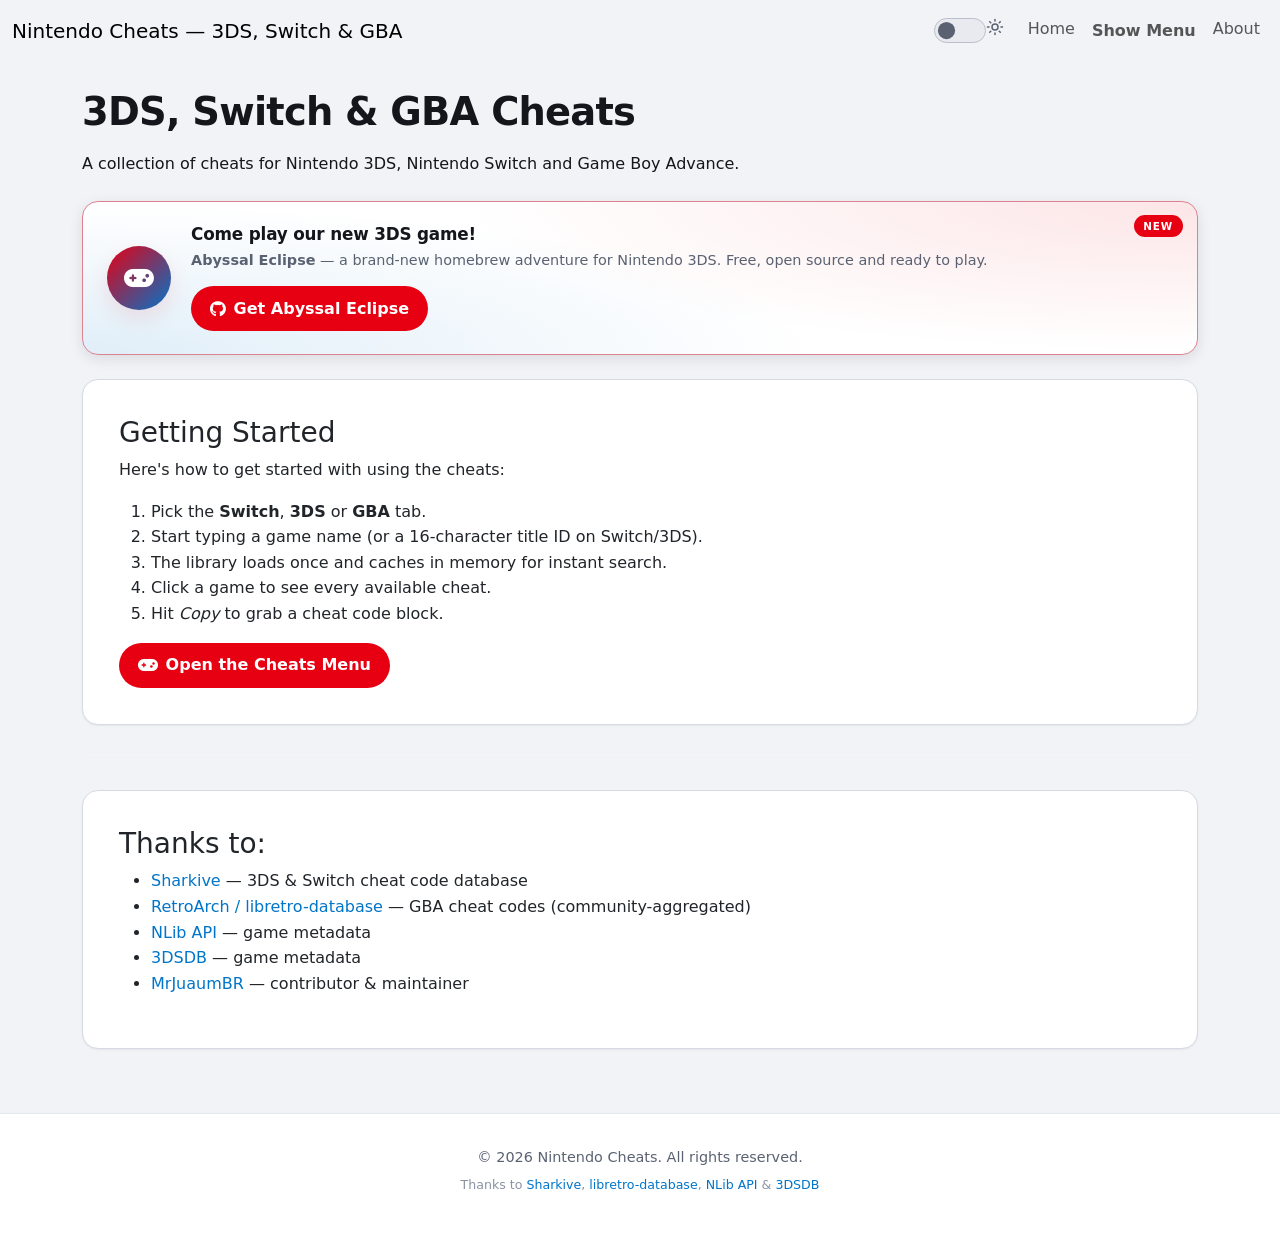
==== commit ed695eef: "AE Promoting Card" ====
--- a/index.html
+++ b/index.html
@@ -78,6 +78,28 @@
       <div>
         <h1>3DS, Switch &amp; GBA Cheats</h1>
         <p>A collection of cheats for Nintendo 3DS, Nintendo Switch and Game Boy Advance.</p>
+
+        <!-- Featured: our own 3DS homebrew game -->
+        <section class="promo-card" aria-labelledby="promoTitle">
+          <span class="promo-card__badge">New</span>
+          <span class="promo-card__icon" aria-hidden="true">
+            <i class="fa-solid fa-gamepad"></i>
+          </span>
+          <div class="promo-card__body">
+            <h3 id="promoTitle">Come play our new 3DS game!</h3>
+            <p>
+              <strong>Abyssal Eclipse</strong> — a brand-new homebrew adventure
+              for Nintendo 3DS. Free, open source and ready to play.
+            </p>
+            <a class="btn btn--primary"
+               href="https://github.com/MrJuaumBR/AbyssalEclipse3DS"
+               target="_blank" rel="noopener">
+              <i class="fa-brands fa-github" aria-hidden="true"></i>
+              <span>Get Abyssal Eclipse</span>
+            </a>
+          </div>
+        </section>
+
         <div class="card">
           <div class="card-body">
             <h3>Getting Started</h3>
@@ -108,6 +130,7 @@
               <li><a href="https://github.com/ghost-land/3dsdb">3DSDB</a> — game metadata</li>
               <li><a href="https://github.com/MrJuaumBR">MrJuaumBR</a> — contributor &amp; maintainer</li>
             </ul>
+          </div>
         </div>
       </div>
     </div>
--- a/static/css/style.css
+++ b/static/css/style.css
@@ -1,41 +1,6 @@
-/* ============================================================
-   N3DS & NSW — Cheats
-   style.css
-   ============================================================
-   TABLE OF CONTENTS
-   01. Design tokens (light)
-   02. Design tokens (dark)
-   03. Base / reset
-   04. Layout
-   05. Components (card, button, badge)
-   06. Theme switch
-   07. Code blocks
-   08. TABS, SEARCH & RESULTS
-       08.1 Tab strip
-       08.2 Panels
-       08.3 Search input
-       08.4 Result list
-       08.5 Game detail
-       08.6 NLib metadata card
-       08.7 Cheat blocks
-       08.8 Loading / empty / error
-   09. ABOUT PANEL
-   10. RESPONSIVE
-   11. REDUCED MOTION
-
-   NOTE: The draggable window (title bar, controls, shell,
-         drag/resize states) lives in window.css.
-   ============================================================ */
-
-
-/* ============================================================
-   01. DESIGN TOKENS — LIGHT
-   ============================================================ */
-
 :root {
   color-scheme: light;
 
-  /* ---------- Raw brand palette ---------- */
   --nx-red:          #e60012;
   --nx-red-bright:   #ff3c28;
   --nx-blue:         #00c3e3;
@@ -44,25 +9,21 @@
   --nx-green:        #00b06b;
   --nx-purple:       #7b4dff;
 
-  /* ---------- Surfaces ---------- */
   --bg:              #f2f3f7;
   --bg-alt:          #ffffff;
   --surface:         #ffffff;
   --surface-2:       #e8eaf0;
   --overlay:         rgba(12, 14, 20, 0.55);
 
-  /* ---------- Borders & lines ---------- */
   --border:          #d7dae3;
   --border-strong:   #b9bfcd;
   --divider:         #e6e8ef;
 
-  /* ---------- Text ---------- */
   --text:            #14161c;
   --text-muted:      #5a6272;
   --text-faint:      #8b93a3;
   --text-on-accent:  #ffffff;
 
-  /* ---------- Accents (semantic) ---------- */
   --accent:          var(--nx-red);
   --accent-hover:    #c00010;
   --accent-soft:     rgba(230, 0, 18, 0.10);
@@ -71,7 +32,6 @@
   --accent-2-hover:  #005fa3;
   --accent-2-soft:   rgba(0, 117, 201, 0.12);
 
-  /* ---------- Status ---------- */
   --success:         #128a55;
   --success-soft:    rgba(18, 138, 85, 0.12);
   --warning:         #b47600;
@@ -81,30 +41,22 @@
   --info:            var(--nx-blue-deep);
   --info-soft:       rgba(0, 117, 201, 0.12);
 
-  /* ---------- Code blocks ---------- */
   --code-bg:         #1b1f2a;
   --code-text:       #e7ecf5;
   --code-comment:    #7f8ba3;
   --code-key:        #ff7a68;
 
-  /* ---------- Effects ---------- */
   --shadow-sm:  0 1px 2px rgba(16, 18, 27, 0.06);
   --shadow-md:  0 4px 14px rgba(16, 18, 27, 0.10);
   --shadow-lg:  0 12px 32px rgba(16, 18, 27, 0.14);
   --glow-accent: 0 0 0 3px rgba(230, 0, 18, 0.22);
 
-  /* ---------- Shape & motion ---------- */
   --radius-sm: 6px;
   --radius:    10px;
   --radius-lg: 16px;
   --radius-pill: 999px;
   --transition: 160ms ease;
 }
-
-
-/* ============================================================
-   02. DESIGN TOKENS — DARK
-   ============================================================ */
 
 [data-theme="dark"] {
   color-scheme: dark;
@@ -152,11 +104,6 @@
   --glow-accent: 0 0 0 3px rgba(255, 60, 40, 0.30);
 }
 
-
-/* ============================================================
-   03. BASE / RESET
-   ============================================================ */
-
 *, *::before, *::after { box-sizing: border-box; }
 
 html { -webkit-text-size-adjust: 100%; }
@@ -213,11 +160,6 @@
 }
 ::-webkit-scrollbar-thumb:hover { background: var(--accent); }
 
-
-/* ============================================================
-   04. LAYOUT
-   ============================================================ */
-
 .container h1 {
   margin: 1.75rem 0 1rem;
   font-size: clamp(1.6rem, 1.2rem + 1.6vw, 2.4rem);
@@ -236,11 +178,6 @@
 }
 .footer p { margin: 0 0 0.25rem; }
 .footer small { color: var(--text-faint); }
-
-
-/* ============================================================
-   05. COMPONENTS
-   ============================================================ */
 
 .card {
   background: var(--surface);
@@ -278,6 +215,81 @@
 }
 .btn--ghost:hover { background: var(--surface-2); }
 
+/* Anchor buttons shouldn't inherit the global link underline / hover color */
+a.btn,
+a.btn:hover,
+a.btn:focus { text-decoration: none; color: var(--text-on-accent); }
+
+/* ── Featured promo card ───────────────────────────────────── */
+
+.promo-card {
+  position: relative;
+  display: flex;
+  align-items: center;
+  gap: 1.25rem;
+
+  margin: 1.5rem 0;
+  padding: 1.4rem 1.5rem;
+
+  border: 1px solid color-mix(in srgb, var(--accent) 40%, var(--border));
+  border-radius: var(--radius-lg);
+
+  background:
+    radial-gradient(120% 180% at 100% 0%,   var(--accent-soft)   0%, transparent 55%),
+    radial-gradient(120% 180% at 0%   100%, var(--accent-2-soft) 0%, transparent 55%),
+    var(--surface);
+
+  box-shadow: var(--shadow-md);
+  overflow: hidden;
+}
+
+.promo-card__badge {
+  position: absolute;
+  top: 0.85rem;
+  right: 0.9rem;
+
+  padding: 0.15rem 0.6rem;
+  border-radius: var(--radius-pill);
+  background: var(--accent);
+  color: var(--text-on-accent);
+
+  font-size: 0.65rem;
+  font-weight: 800;
+  letter-spacing: 0.08em;
+  text-transform: uppercase;
+}
+
+.promo-card__icon {
+  display: grid;
+  place-items: center;
+  flex: 0 0 64px;
+  width: 64px;
+  height: 64px;
+  border-radius: 50%;
+
+  color: var(--text-on-accent);
+  font-size: 1.5rem;
+
+  background: linear-gradient(135deg, var(--accent), var(--accent-2));
+  box-shadow: 0 8px 22px var(--accent-soft);
+}
+
+.promo-card__body { min-width: 0; flex: 1 1 auto; }
+
+.promo-card__body h3 {
+  margin: 0 0 0.3rem;
+  font-size: 1.05rem;
+  font-weight: 700;
+  letter-spacing: -0.01em;
+}
+
+.promo-card__body p {
+  margin: 0 0 0.9rem;
+  font-size: 0.9rem;
+  line-height: 1.55;
+  color: var(--text-muted);
+}
+
 #showMenu { cursor: pointer; user-select: none; }
 
 .badge {
@@ -294,11 +306,6 @@
 .badge--ok     { background: var(--success-soft);  color: var(--success); }
 .badge--warn   { background: var(--warning-soft);  color: var(--warning); }
 .badge--danger { background: var(--danger-soft);   color: var(--danger); }
-
-
-/* ============================================================
-   06. THEME SWITCH
-   ============================================================ */
 
 .theme-switch .form-check-input {
   width: 3.25rem;
@@ -334,11 +341,6 @@
 .theme-switch__icon--moon { display: none; }
 [data-theme="dark"] .theme-switch__icon--sun  { display: none; }
 [data-theme="dark"] .theme-switch__icon--moon { display: block; }
-
-
-/* ============================================================
-   07. CODE BLOCKS
-   ============================================================ */
 
 .cheat-code, pre, code {
   font-family: ui-monospace, "SFMono-Regular", "JetBrains Mono",
@@ -378,12 +380,6 @@
   line-height: 1.4;
 }
 
-
-/* ============================================================
-   08. TABS, SEARCH & RESULTS
-   ============================================================ */
-
-/* ---------- 08.1 Tab strip ---------- */
 .win-tabs {
   flex: 0 0 auto;
   display: flex;
@@ -437,8 +433,6 @@
 
 .win-tab > i { font-size: 0.8em; opacity: 0.9; }
 
-
-/* ---------- 08.2 Panels ---------- */
 .win-panels {
   flex: 1 1 auto;
   min-height: 0;
@@ -453,8 +447,6 @@
 }
 .win-panel.is-active { display: block; }
 
-
-/* ---------- 08.3 Search input ---------- */
 .win-search {
   position: relative;
   display: flex;
@@ -520,8 +512,6 @@
   color: var(--text);
 }
 
-
-/* ---------- 08.4 Result list ---------- */
 .win-results { min-height: 100px; }
 
 .win-game {
@@ -596,8 +586,6 @@
   transform: translateX(2px);
 }
 
-
-/* ---------- 08.5 Game detail ---------- */
 .win-detail__head {
   display: flex;
   align-items: flex-start;
@@ -644,8 +632,6 @@
   color: var(--text-faint);
 }
 
-
-/* ---------- 08.6 NLib metadata card ---------- */
 .nlib-card {
   margin-bottom: 1rem;
   border-radius: var(--radius);
@@ -655,7 +641,6 @@
   transition: border-color var(--transition), background-color var(--transition);
 }
 
-/* Loading / error states */
 .nlib-card__state {
   display: flex;
   align-items: center;
@@ -691,7 +676,6 @@
   vertical-align: middle;
 }
 
-/* Banner */
 .nlib-card__banner {
   display: block;
   width: 100%;
@@ -701,7 +685,6 @@
   border-bottom: 1px solid var(--border);
 }
 
-/* Body row: icon + text */
 .nlib-card__body {
   display: flex;
   gap: 0.9rem;
@@ -735,7 +718,6 @@
   color: var(--text-muted);
 }
 
-/* Category pills */
 .nlib-card__cats {
   display: flex;
   flex-wrap: wrap;
@@ -754,7 +736,6 @@
   text-transform: capitalize;
 }
 
-/* Small meta line (version, release date) */
 .nlib-card__meta {
   display: flex;
   flex-wrap: wrap;
@@ -764,7 +745,6 @@
   font-family: ui-monospace, "SFMono-Regular", Menlo, Consolas, monospace;
 }
 
-/* Description */
 .nlib-card__desc {
   margin: 0.65rem 0 0;
   font-size: 0.8rem;
@@ -776,7 +756,6 @@
   overflow: hidden;
 }
 
-/* Fallback link when fetch fails */
 .nlib-card__link {
   display: inline-flex;
   align-items: center;
@@ -787,8 +766,6 @@
 }
 .nlib-card__link i { font-size: 0.7em; }
 
-
-/* ---------- 08.7 Cheat blocks ---------- */
 .win-cheat {
   position: relative;
   margin-bottom: 0.9rem;
@@ -850,8 +827,6 @@
   background: var(--code-bg);
 }
 
-
-/* ---------- 08.8 Loading / empty / error ---------- */
 .win-state {
   display: flex;
   flex-direction: column;
@@ -882,11 +857,6 @@
   animation: win-spin 700ms linear infinite;
 }
 @keyframes win-spin { to { transform: rotate(360deg); } }
-
-
-/* ============================================================
-   09. ABOUT PANEL
-   ============================================================ */
 
 .about__title {
   margin: 0 0 0.35rem;
@@ -967,12 +937,6 @@
 }
 .about__credits i { color: var(--accent); }
 
-
-/* ============================================================
-   10. RESPONSIVE
-   ============================================================ */
-
-/* Phone — larger touch targets, tighter padding */
 @media (max-width: 600px) {
   .win-tabs { padding: 0.5rem 0.6rem 0; }
   .win-tab  { padding: 0.55rem 0.7rem; font-size: 0.8rem; }
@@ -987,18 +951,20 @@
 
   .nlib-card__banner { height: 120px; }
   .nlib-card__icon   { flex-basis: 56px; width: 56px; height: 56px; }
-}
-
-/* Very small phones — hide tab labels */
+
+  .promo-card {
+    flex-direction: column;
+    align-items: flex-start;
+    gap: 0.85rem;
+    padding: 1.2rem 1.1rem;
+  }
+  .promo-card__icon { flex-basis: 52px; width: 52px; height: 52px; font-size: 1.25rem; }
+}
+
 @media (max-width: 380px) {
   .win-tab span { display: none; }
   .win-tab { padding: 0.55rem 0.75rem; }
 }
-
-
-/* ============================================================
-   11. REDUCED MOTION
-   ============================================================ */
 
 @media (prefers-reduced-motion: reduce) {
   *, *::before, *::after {
--- a/static/css/window.css
+++ b/static/css/window.css
@@ -1,19 +1,3 @@
-/* ============================================================
-   window.css — Windows-style draggable window
-   ============================================================
-   Sections:
-   01. Tokens
-   02. Layer
-   03. Shell
-   04. Title bar
-   05. Controls
-   06. Body
-   07. States
-   08. Animation
-   09. Responsive
-   ============================================================ */
-
-/* ---------- 01. Tokens ---------- */
 :root {
   --window-titlebar-h: 42px;
   --window-ctl-w:      36px;
@@ -31,7 +15,6 @@
   --window-close-bg-h: #c50f1f;
 }
 
-/* ---------- 02. Layer ---------- */
 .window-layer {
   position: fixed;
   inset: 0;
@@ -42,7 +25,6 @@
 }
 .window-layer.is-open { display: block; }
 
-/* ---------- 03. Shell ---------- */
 .window {
   position: absolute;
   top: 50%;
@@ -75,7 +57,6 @@
   box-shadow: var(--shadow-lg), var(--glow-accent);
 }
 
-/* ---------- 04. Title bar ---------- */
 .window__titlebar {
   display: flex;
   align-items: center;
@@ -116,7 +97,6 @@
   text-overflow: ellipsis;
 }
 
-/* ---------- 05. Controls ---------- */
 .window__controls {
   display: flex;
   align-items: center;
@@ -148,7 +128,6 @@
 .window--maximized .window__btn--max .icon-max     { display: none; }
 .window--maximized .window__btn--max .icon-restore { display: block; }
 
-/* ---------- 06. Body ---------- */
 .window__body {
   flex: 1 1 auto;
   min-height: 0;
@@ -157,7 +136,6 @@
   overflow: hidden;
 }
 
-/* ---------- 07. States ---------- */
 .window__titlebar.is-dragging { cursor: grabbing; }
 
 .window.is-dragging {
@@ -179,7 +157,6 @@
 
 .window--minimized { display: none; }
 
-/* ---------- 08. Animation ---------- */
 @keyframes window-in {
   from { opacity: 0; scale: 0.96; }
   to   { opacity: 1; scale: 1; }
@@ -188,7 +165,6 @@
   animation: window-in 170ms cubic-bezier(0.2, 0.9, 0.3, 1);
 }
 
-/* ---------- 09. Responsive ---------- */
 @media (max-width: 980px) {
   .window {
     width:  min(820px, calc(100vw - 1.5rem));
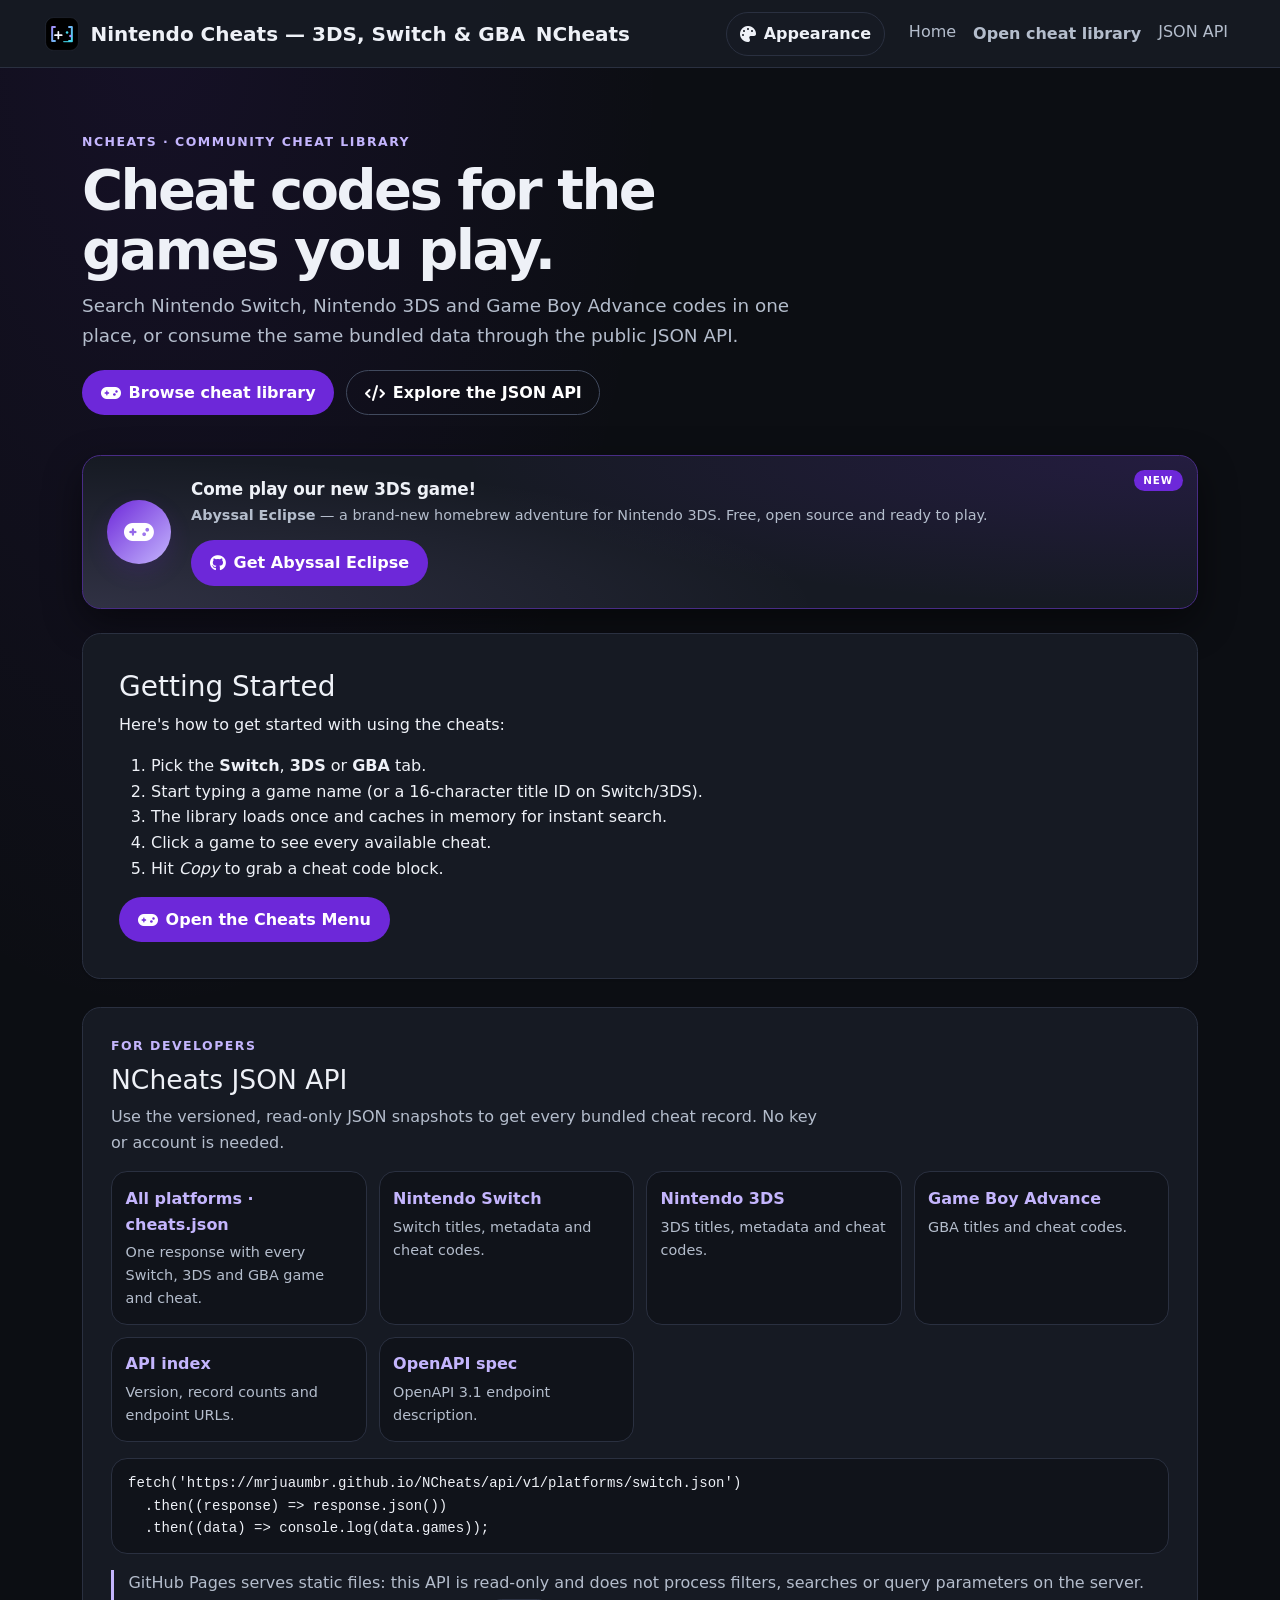
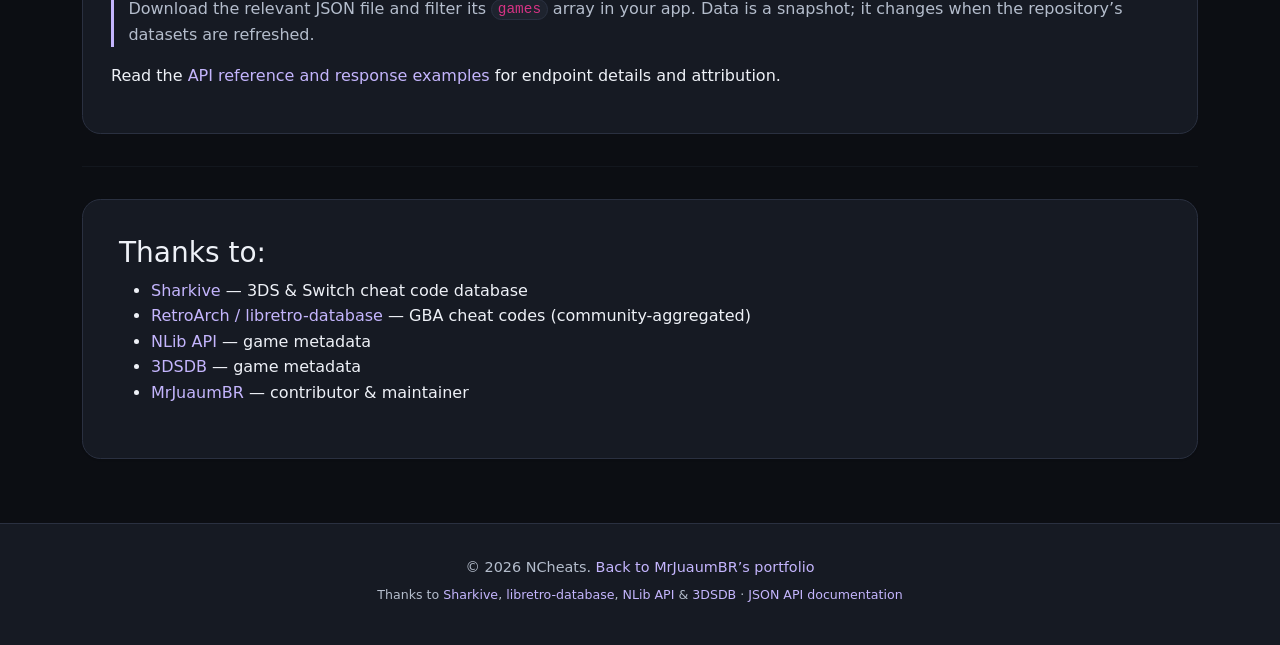
==== commit d475d554: "New API and new Style to match the Main mrjuaumbr site" ====
--- a/index.html
+++ b/index.html
@@ -4,48 +4,87 @@
     <meta charset="UTF-8" />
     <meta http-equiv="X-UA-Compatible" content="IE=edge" />
     <meta name="viewport" content="width=device-width, initial-scale=1.0, viewport-fit=cover" />
-    <meta name="theme-color" content="#0c0e13" media="(prefers-color-scheme: dark)" />
-    <meta name="theme-color" content="#f2f3f7" media="(prefers-color-scheme: light)" />
-    <title>Nintendo Cheats — 3DS, Switch &amp; GBA</title>
-
-    <link
+    <meta name="theme-color" content="#0c0e13" media="(prefers-color-scheme: dark)" />
+    <meta name="theme-color" content="#f2f3f7" media="(prefers-color-scheme: light)" />
+    <title>Nintendo Cheats — 3DS, Switch &amp; GBA</title>
+    <meta name="description" content="Browse Nintendo Switch, 3DS and Game Boy Advance cheat codes, or use the public NCheats JSON API." />
+    <link rel="icon" href="static/assets/ncheats-icon.svg" type="image/svg+xml" />
+    <script>
+      (() => {
+        const skins = ['default', 'cyberpunk', 'discord', 'solo-leveling', 'xbox-360', 'windows-xp'];
+        const modes = ['dark', 'light'];
+        const palettes = ['a', 'b', 'c', 'd'];
+        const valid = (value, options, fallback) => options.includes(value) ? value : fallback;
+        try {
+          const saved = JSON.parse(localStorage.getItem('ncheats:appearance') || '{}');
+          let legacyMode = '';
+          try { legacyMode = localStorage.getItem('theme') || ''; } catch {}
+          document.documentElement.dataset.skin = valid(saved.skin, skins, 'default');
+          document.documentElement.dataset.mode = valid(saved.mode, modes, valid(legacyMode, modes, 'dark'));
+          document.documentElement.dataset.palette = valid(saved.palette, palettes, 'a');
+        } catch {
+          document.documentElement.dataset.skin = 'default';
+          document.documentElement.dataset.mode = 'dark';
+          document.documentElement.dataset.palette = 'a';
+        }
+      })();
+    </script>
+
+    <link
       href="https://cdn.jsdelivr.net/npm/bootstrap@5.0.2/dist/css/bootstrap.min.css"
       rel="stylesheet"
       integrity="sha384-EVSTQN3/azprG1Anm3QDgpJLIm9Nao0Yz1ztcQTwFspd3yD65VohhpuuCOmLASjC"
       crossorigin="anonymous"
     />
-    <link
-      rel="stylesheet"
-      href="https://cdnjs.cloudflare.com/ajax/libs/font-awesome/6.4.2/css/all.min.css"
-    />
-    <link rel="stylesheet" href="static/css/style.css" />
-    <link rel="stylesheet" href="static/css/window.css" />
-  </head>
-  <body data-theme="dark">
-    <nav class="navbar navbar-expand-lg">
-      <div class="container-fluid">
-        <a class="navbar-brand" href="#">Nintendo Cheats — 3DS, Switch &amp; GBA</a>
-        <div class="d-flex align-items-center gap-3 order-lg-last">
-          <div class="form-check form-switch theme-switch mb-0">
-            <input class="form-check-input" type="checkbox" role="switch"
-                id="themeSwitch" aria-label="Toggle dark mode">
-            <label class="form-check-label" for="themeSwitch" title="Toggle theme">
-              <svg class="theme-switch__icon theme-switch__icon--sun"
-                  width="18" height="18" viewBox="0 0 24 24" fill="none"
-                  stroke="currentColor" stroke-width="2" stroke-linecap="round"
-                  aria-hidden="true">
-                <circle cx="12" cy="12" r="4"/>
-                <path d="M12 2v2M12 20v2M4.93 4.93l1.41 1.41M17.66 17.66l1.41 1.41
-                        M2 12h2M20 12h2M6.34 17.66l-1.41 1.41M19.07 4.93l-1.41 1.41"/>
-              </svg>
-              <svg class="theme-switch__icon theme-switch__icon--moon"
-                  width="18" height="18" viewBox="0 0 24 24" fill="none"
-                  stroke="currentColor" stroke-width="2" stroke-linecap="round"
-                  stroke-linejoin="round" aria-hidden="true">
-                <path d="M21 12.79A9 9 0 1 1 11.21 3 7 7 0 0 0 21 12.79z"/>
-              </svg>
-            </label>
-          </div>
+    <link
+      rel="stylesheet"
+      href="https://cdnjs.cloudflare.com/ajax/libs/font-awesome/6.4.2/css/all.min.css"
+      integrity="sha384-blOohCVdhjmtROpu8+CfTnUWham9nkX7P7OZQMst+RUnhtoY/9qemFAkIKOYxDI3"
+      crossorigin="anonymous"
+    />
+    <link rel="stylesheet" href="static/css/style.css" />
+    <link rel="stylesheet" href="static/css/window.css" />
+    <link rel="stylesheet" href="static/css/ecosystem.css" />
+  </head>
+  <body class="skin-default theme-dark palette-a" data-theme="dark">
+    <nav class="navbar navbar-expand-lg">
+      <div class="container-fluid">
+        <a class="navbar-brand" href="./" aria-label="NCheats home">
+          <img src="static/assets/ncheats-icon.svg" alt="" width="36" height="36" />
+          <span class="navbar-brand__long">Nintendo Cheats — 3DS, Switch &amp; GBA</span>
+          <span class="navbar-brand__short">NCheats</span>
+        </a>
+        <div class="d-flex align-items-center gap-3 order-lg-last">
+          <details class="appearance-menu" id="appearanceMenu">
+            <summary aria-label="Appearance settings"><i class="fa-solid fa-palette" aria-hidden="true"></i><span>Appearance</span></summary>
+            <div class="appearance-menu__panel" aria-label="Appearance settings">
+              <label for="skinSelect">Skin</label>
+              <select id="skinSelect" name="skin">
+                <option value="default">Default / Ecosystem</option>
+                <option value="cyberpunk">Cyberpunk / Night City</option>
+                <option value="discord">Discord / Community</option>
+                <option value="solo-leveling">Solo Leveling / Shadow Monarch</option>
+                <option value="xbox-360">Xbox 360 / Blades and NXE</option>
+                <option value="windows-xp">Windows XP / Classic Luna</option>
+              </select>
+              <fieldset class="appearance-menu__group">
+                <legend>Appearance mode</legend>
+                <div class="appearance-mode">
+                  <label><input type="radio" name="themeMode" value="dark" /><span>Dark</span></label>
+                  <label><input type="radio" name="themeMode" value="light" /><span>Light</span></label>
+                </div>
+              </fieldset>
+              <fieldset class="appearance-menu__group">
+                <legend>Accent palette</legend>
+                <div class="palette-options">
+                  <label class="palette-option" data-palette-option><input type="radio" name="themePalette" value="a" /><span class="palette-option__swatch" data-palette-swatch></span><span data-palette-label>Amethyst</span></label>
+                  <label class="palette-option" data-palette-option><input type="radio" name="themePalette" value="b" /><span class="palette-option__swatch" data-palette-swatch></span><span data-palette-label>Rose</span></label>
+                  <label class="palette-option" data-palette-option><input type="radio" name="themePalette" value="c" /><span class="palette-option__swatch" data-palette-swatch></span><span data-palette-label>Graphite</span></label>
+                  <label class="palette-option" data-palette-option><input type="radio" name="themePalette" value="d" /><span class="palette-option__swatch" data-palette-swatch></span><span data-palette-label>Lagoon</span></label>
+                </div>
+              </fieldset>
+            </div>
+          </details>
           <button
             class="navbar-toggler"
             type="button"
@@ -61,23 +100,33 @@
               <li class="nav-item">
                 <a class="nav-link" href="/">Home</a>
               </li>
-              <li class="nav-item">
-                <span class="nav-link btn" id="showMenu" role="button" tabindex="0"
-                      aria-controls="menu" aria-expanded="false">Show Menu</span>
-              </li>
-              <li class="nav-item">
-                <a class="nav-link" href="#about">About</a>
+              <li class="nav-item">
+                <button class="nav-link btn" id="showMenu" type="button" data-window-toggle
+                        aria-controls="menu" aria-expanded="false">Open cheat library</button>
+              </li>
+              <li class="nav-item">
+                <a class="nav-link" href="#api">JSON API</a>
               </li>
             </ul>
           </div>
         </div>
       </div>
-    </nav>
-
-    <div class="container">
-      <div>
-        <h1>3DS, Switch &amp; GBA Cheats</h1>
-        <p>A collection of cheats for Nintendo 3DS, Nintendo Switch and Game Boy Advance.</p>
+    </nav>
+
+    <main class="container" id="main-content">
+      <div>
+        <section class="site-hero" aria-labelledby="pageTitle">
+          <p class="site-hero__eyebrow">NCheats · Community cheat library</p>
+          <h1 id="pageTitle">Cheat codes for the games you play.</h1>
+          <p>Search Nintendo Switch, Nintendo 3DS and Game Boy Advance codes in one place, or consume the same bundled data through the public JSON API.</p>
+          <div class="site-hero__actions">
+            <button type="button" class="btn btn--primary" data-window-toggle
+                    aria-controls="menu" aria-expanded="false">
+              <i class="fa-solid fa-gamepad" aria-hidden="true"></i><span>Browse cheat library</span>
+            </button>
+            <a class="btn btn--ghost" href="#api"><i class="fa-solid fa-code" aria-hidden="true"></i><span>Explore the JSON API</span></a>
+          </div>
+        </section>
 
         <!-- Featured: our own 3DS homebrew game -->
         <section class="promo-card" aria-labelledby="promoTitle">
@@ -93,7 +142,7 @@
             </p>
             <a class="btn btn--primary"
                href="https://github.com/MrJuaumBR/AbyssalEclipse3DS"
-               target="_blank" rel="noopener">
+               target="_blank" rel="noopener noreferrer">
               <i class="fa-brands fa-github" aria-hidden="true"></i>
               <span>Get Abyssal Eclipse</span>
             </a>
@@ -112,14 +161,33 @@
               <li>Hit <em>Copy</em> to grab a cheat code block.</li>
             </ol>
 
-            <!-- Opens the same draggable cheats window as the navbar "Show Menu" -->
-            <button type="button" class="btn btn--primary open-menu-cta" data-window-toggle>
-              <i class="fa-solid fa-gamepad" aria-hidden="true"></i>
-              <span>Open the Cheats Menu</span>
-            </button>
-          </div>
-        </div>
-        <hr>
+            <!-- Opens the same draggable cheats window as the navigation control. -->
+            <button type="button" class="btn btn--primary open-menu-cta" data-window-toggle
+                    aria-controls="menu" aria-expanded="false">
+              <i class="fa-solid fa-gamepad" aria-hidden="true"></i>
+              <span>Open the Cheats Menu</span>
+            </button>
+          </div>
+        </div>
+        <section class="api-section" id="api" aria-labelledby="apiTitle">
+          <p class="site-hero__eyebrow">For developers</p>
+          <h2 id="apiTitle">NCheats JSON API</h2>
+          <p class="api-section__intro">Use the versioned, read-only JSON snapshots to get every bundled cheat record. No key or account is needed.</p>
+          <div class="api-endpoints" aria-label="JSON API endpoints">
+            <div class="api-endpoint"><a href="api/v1/cheats.json">All platforms · cheats.json</a><p>One response with every Switch, 3DS and GBA game and cheat.</p></div>
+            <div class="api-endpoint"><a href="api/v1/platforms/switch.json">Nintendo Switch</a><p>Switch titles, metadata and cheat codes.</p></div>
+            <div class="api-endpoint"><a href="api/v1/platforms/3ds.json">Nintendo 3DS</a><p>3DS titles, metadata and cheat codes.</p></div>
+            <div class="api-endpoint"><a href="api/v1/platforms/gba.json">Game Boy Advance</a><p>GBA titles and cheat codes.</p></div>
+            <div class="api-endpoint"><a href="api/v1/index.json">API index</a><p>Version, record counts and endpoint URLs.</p></div>
+            <div class="api-endpoint"><a href="api/v1/openapi.json">OpenAPI spec</a><p>OpenAPI 3.1 endpoint description.</p></div>
+          </div>
+          <pre class="api-code"><code>fetch('https://mrjuaumbr.github.io/NCheats/api/v1/platforms/switch.json')
+  .then((response) =&gt; response.json())
+  .then((data) =&gt; console.log(data.games));</code></pre>
+          <p class="api-notice">GitHub Pages serves static files: this API is read-only and does not process filters, searches or query parameters on the server. Download the relevant JSON file and filter its <code>games</code> array in your app. Data is a snapshot; it changes when the repository’s datasets are refreshed.</p>
+          <p>Read the <a href="api/">API reference and response examples</a> for endpoint details and attribution.</p>
+        </section>
+        <hr>
         <div class="card">
           <div class="card-body">
             <h3>Thanks to:</h3>
@@ -128,12 +196,12 @@
               <li><a href="https://www.libretro.com/">RetroArch / libretro-database</a> — GBA cheat codes (community-aggregated)</li>
               <li><a href="https://api.nlib.cc/">NLib API</a> — game metadata</li>
               <li><a href="https://github.com/ghost-land/3dsdb">3DSDB</a> — game metadata</li>
-              <li><a href="https://github.com/MrJuaumBR">MrJuaumBR</a> — contributor &amp; maintainer</li>
-            </ul>
-          </div>
-        </div>
-      </div>
-    </div>
+              <li><a href="https://github.com/MrJuaumBR">MrJuaumBR</a> — contributor &amp; maintainer</li>
+            </ul>
+          </div>
+        </div>
+      </div>
+    </main>
 
     <!-- ============================================================
          Draggable window (Windows-style) with tabbed content
@@ -290,16 +358,17 @@
                   <i class="fa-solid fa-scroll" aria-hidden="true"></i>
                 </span>
                 <div class="about-card__body">
-                  <h3>Cheat codes — Sharkive &amp; libretro-database</h3>
-                  <p>
-                    <strong>Switch</strong> and <strong>3DS</strong> cheat codes
-                    are pulled live from the <strong>Sharkive</strong> release
-                    database, maintained by FlagBrew. <strong>GBA</strong> cheat
-                    codes come from the community-aggregated
-                    <strong>RetroArch / libretro-database</strong> cheats file.
-                  </p>
-                  <a class="about-card__link" target="_blank" rel="noopener"
-                     href="https://github.com/FlagBrew/Sharkive">
+                  <h3>Cheat codes — Sharkive, titledb &amp; libretro-database</h3>
+                  <p>
+                    The versioned JSON snapshots include <strong>Switch</strong>
+                    codes from FlagBrew / Sharkive and blawar / titledb,
+                    <strong>3DS</strong> codes from FlagBrew / Sharkive, and
+                    <strong>GBA</strong> codes from the community-aggregated
+                    <strong>RetroArch / libretro-database</strong> cheats file.
+                    The library and public API use the same checked-in cheat-data snapshot.
+                  </p>
+                  <a class="about-card__link" target="_blank" rel="noopener noreferrer"
+                     href="https://github.com/FlagBrew/Sharkive">
                     github.com/FlagBrew/Sharkive
                     <i class="fa-solid fa-arrow-up-right-from-square" aria-hidden="true"></i>
                   </a>
@@ -311,16 +380,17 @@
                   <i class="fa-solid fa-database" aria-hidden="true"></i>
                 </span>
                 <div class="about-card__body">
-                  <h3>Game data — NLib &amp; 3DSDB</h3>
-                  <p>
-                    Switch &amp; 3DS title metadata (covers, publishers, release
-                    info) is looked up through the free <strong>NLib</strong> API,
-                    with <strong>3DSDB</strong> as a fallback for 3DS titles not
-                    yet indexed by NLib. GBA titles are indexed directly by their
-                    in-game names.
-                  </p>
-                  <a class="about-card__link" target="_blank" rel="noopener"
-                     href="https://api.nlib.cc/">
+                  <h3>Game data — bundled title metadata</h3>
+                  <p>
+                    Available Switch and 3DS title names and publisher details are
+                    Included Switch and 3DS title names and publisher details are
+                    available in each JSON snapshot. Source metadata comes from
+                    <strong>NLib</strong> and <strong>3DSDB</strong>; GBA titles
+                    use the names in their source dataset. Searching the library
+                    does not send a request to a metadata service.
+                  </p>
+                  <a class="about-card__link" target="_blank" rel="noopener noreferrer"
+                     href="https://api.nlib.cc/">
                     api.nlib.cc
                     <i class="fa-solid fa-arrow-up-right-from-square" aria-hidden="true"></i>
                   </a>
@@ -361,28 +431,35 @@
             </section>
 
           </div><!-- /.win-panels -->
-        </div><!-- /.window__body -->
-      </section>
+        </div><!-- /.window__body -->
+        <button type="button" class="window__resize" aria-label="Resize cheats window"
+                aria-describedby="resizeInstructions" title="Drag to resize; use arrow keys">
+          <span aria-hidden="true"></span>
+        </button>
+        <span class="visually-hidden" id="resizeInstructions">Drag the corner to resize, or focus it and use the arrow keys.</span>
+      </section>
     </div>
 
     <div class="footer">
-      <div class="container">
-        <p>&copy; 2026 Nintendo Cheats. All rights reserved.</p>
-        <small>Thanks to
-          <a href="https://github.com/FlagBrew/Sharkive">Sharkive</a>,
-          <a href="https://www.libretro.com/">libretro-database</a>,
-          <a href="https://api.nlib.cc/">NLib API</a> &amp;
-          <a href="https://github.com/ghost-land/3dsdb">3DSDB</a>
-        </small>
-      </div>
-    </div>
-  </body>
-  <script
-    src="https://cdn.jsdelivr.net/npm/bootstrap@5.0.2/dist/js/bootstrap.bundle.min.js"
-    integrity="sha384-MrcW6ZMFYlzcLA8Nl+NtUVF0sA7MsXsP1UyJoMp4YLEuNSfAP+JcXn/tWtIaxVXM"
-    crossorigin="anonymous"
-  ></script>
-  <script src="static/js/normalizeCheats.js"></script>
-  <script src="static/js/window.js"></script>
-  <script src="static/js/script.js"></script>
-</html>+      <div class="container">
+        <p>&copy; 2026 NCheats. <a href="/">Back to MrJuaumBR’s portfolio</a></p>
+        <small>Thanks to
+          <a href="https://github.com/FlagBrew/Sharkive">Sharkive</a>,
+          <a href="https://www.libretro.com/">libretro-database</a>,
+          <a href="https://api.nlib.cc/">NLib API</a> &amp;
+          <a href="https://github.com/ghost-land/3dsdb">3DSDB</a> ·
+          <a href="api/">JSON API documentation</a>
+        </small>
+      </div>
+    </div>
+    <script
+      src="https://cdn.jsdelivr.net/npm/bootstrap@5.0.2/dist/js/bootstrap.bundle.min.js"
+      integrity="sha384-MrcW6ZMFYlzcLA8Nl+NtUVF0sA7MsXsP1UyJoMp4YLEuNSfAP+JcXn/tWtIaxVXM"
+      crossorigin="anonymous"
+    ></script>
+    <script src="static/js/theme.js"></script>
+    <script src="static/js/normalizeCheats.js"></script>
+    <script src="static/js/window.js"></script>
+    <script src="static/js/script.js"></script>
+  </body>
+</html>
--- a/static/css/window.css
+++ b/static/css/window.css
@@ -128,13 +128,43 @@
 .window--maximized .window__btn--max .icon-max     { display: none; }
 .window--maximized .window__btn--max .icon-restore { display: block; }
 
-.window__body {
-  flex: 1 1 auto;
-  min-height: 0;
-  display: flex;
-  flex-direction: column;
-  overflow: hidden;
-}
+.window__body {
+  flex: 1 1 auto;
+  min-height: 0;
+  display: flex;
+  flex-direction: column;
+  overflow: hidden;
+}
+.win-panels { padding-bottom: 2.75rem; }
+.window__resize {
+  position: absolute;
+  z-index: 4;
+  right: 2px;
+  bottom: 2px;
+  display: grid;
+  place-items: end;
+  width: 44px;
+  height: 44px;
+  padding: 0 7px 7px 0;
+  border: 0;
+  border-radius: 0 0 var(--radius-lg) 0;
+  background: transparent;
+  color: var(--text-faint);
+  cursor: nwse-resize;
+  touch-action: none;
+}
+.window__resize > span {
+  width: 17px;
+  height: 17px;
+  border-right: 2px solid currentColor;
+  border-bottom: 2px solid currentColor;
+  background: linear-gradient(135deg, transparent 62%, currentColor 64% 68%, transparent 70%),
+              linear-gradient(135deg, transparent 77%, currentColor 79% 83%, transparent 85%);
+}
+.window__resize:hover { color: var(--accent); }
+.window__resize:focus-visible { outline: 3px solid var(--color-focus, var(--accent)); outline-offset: -3px; }
+.window.is-resizing .window__body { pointer-events: none; }
+.window--maximized .window__resize { display: none; }
 
 .window__titlebar.is-dragging { cursor: grabbing; }
 
@@ -187,9 +217,11 @@
     border-radius: var(--radius);
   }
 
-  .window--maximized { border-radius: 0; }
-}
+  .window--maximized { border-radius: 0; }
+  .win-panels { padding-bottom: 0; }
+  .window__resize { display: none; }
+}
 
 @media (max-width: 380px) {
   .window__title span { font-size: 0.8rem; }
-}+}
--- a/static/css/ecosystem.css
+++ b/static/css/ecosystem.css
@@ -0,0 +1,484 @@
+:root {
+  color-scheme: dark;
+  --content-max: 82rem;
+  --radius-sm: .375rem;
+  --radius: .75rem;
+  --radius-lg: 1rem;
+  --radius-pill: 999px;
+  --transition: 160ms ease;
+  --color-success: #168653;
+  --color-warning: #a76500;
+  --color-danger: #c02c3b;
+  --color-info: #1768a6;
+  --color-shadow: 0 12px 32px rgb(0 0 0 / .24);
+
+  /* Default skin's four palette slots. Each skin below can remap them. */
+  --palette-a-primary: #6d28d9;
+  --palette-a-strong: #5b21b6;
+  --palette-a-dark-accent: #c4b5fd;
+  --palette-a-light-accent: #6d28d9;
+  --palette-a-swatch: #8b5cf6;
+  --palette-b-primary: #be185d;
+  --palette-b-strong: #9d174d;
+  --palette-b-dark-accent: #f9a8d4;
+  --palette-b-light-accent: #be185d;
+  --palette-b-swatch: #ec4899;
+  --palette-c-primary: #475569;
+  --palette-c-strong: #334155;
+  --palette-c-dark-accent: #cbd5e1;
+  --palette-c-light-accent: #475569;
+  --palette-c-swatch: #64748b;
+  --palette-d-primary: #0f766e;
+  --palette-d-strong: #115e59;
+  --palette-d-dark-accent: #5eead4;
+  --palette-d-light-accent: #0f766e;
+  --palette-d-swatch: #14b8a6;
+}
+
+html[data-mode="dark"] {
+  color-scheme: dark;
+  --color-bg: #0c0e13;
+  --color-surface: #161a23;
+  --color-surface-raised: #1e232e;
+  --color-surface-inset: #10131a;
+  --color-text: #eef1f7;
+  --color-text-muted: #b4bdcc;
+  --color-text-subtle: #929caf;
+  --color-border: #2a3040;
+  --color-border-strong: #414a5e;
+  --color-primary-text: #ffffff;
+  --color-accent-text: #10131a;
+  --color-success: #52d99b;
+  --color-warning: #ffd166;
+  --color-danger: #ff7582;
+  --color-info: #68c9f3;
+  --color-shadow: 0 14px 38px rgb(0 0 0 / .48);
+}
+
+html[data-mode="light"] {
+  color-scheme: light;
+  --color-bg: #f2f3f7;
+  --color-surface: #ffffff;
+  --color-surface-raised: #f8f9fc;
+  --color-surface-inset: #eceff4;
+  --color-text: #171923;
+  --color-text-muted: #4b5563;
+  --color-text-subtle: #667085;
+  --color-border: #d7dae3;
+  --color-border-strong: #b6bdca;
+  --color-primary-text: #ffffff;
+  --color-accent-text: #ffffff;
+  --color-success: #126b45;
+  --color-warning: #805000;
+  --color-danger: #b42332;
+  --color-info: #155c91;
+  --color-shadow: 0 12px 28px rgb(16 24 40 / .12);
+}
+
+html[data-palette="a"] {
+  --color-primary: var(--palette-a-primary);
+  --color-primary-strong: var(--palette-a-strong);
+  --color-accent: var(--palette-a-dark-accent);
+  --color-focus: var(--palette-a-dark-accent);
+  --color-accent-light: var(--palette-a-light-accent);
+}
+html[data-palette="b"] {
+  --color-primary: var(--palette-b-primary);
+  --color-primary-strong: var(--palette-b-strong);
+  --color-accent: var(--palette-b-dark-accent);
+  --color-focus: var(--palette-b-dark-accent);
+  --color-accent-light: var(--palette-b-light-accent);
+}
+html[data-palette="c"] {
+  --color-primary: var(--palette-c-primary);
+  --color-primary-strong: var(--palette-c-strong);
+  --color-accent: var(--palette-c-dark-accent);
+  --color-focus: var(--palette-c-dark-accent);
+  --color-accent-light: var(--palette-c-light-accent);
+}
+html[data-palette="d"] {
+  --color-primary: var(--palette-d-primary);
+  --color-primary-strong: var(--palette-d-strong);
+  --color-accent: var(--palette-d-dark-accent);
+  --color-focus: var(--palette-d-dark-accent);
+  --color-accent-light: var(--palette-d-light-accent);
+}
+html[data-mode="light"][data-palette] {
+  --color-accent: var(--color-accent-light);
+  --color-focus: var(--color-accent-light);
+}
+
+/* The six ecosystem skins vary atmosphere and silhouette without changing behavior. */
+html[data-skin="default"] {
+  --skin-radius: 1rem;
+  --skin-radius-small: .65rem;
+  --skin-font: Inter, system-ui, -apple-system, "Segoe UI", sans-serif;
+}
+html[data-skin="cyberpunk"] {
+  --skin-radius: .45rem;
+  --skin-radius-small: .25rem;
+  --skin-font: Inter, system-ui, -apple-system, "Segoe UI", sans-serif;
+  --palette-a-primary: #08738a;
+  --palette-a-strong: #075b70;
+  --palette-a-dark-accent: #67e8f9;
+  --palette-a-light-accent: #006579;
+  --palette-a-swatch: #00d9f5;
+  --palette-b-primary: #a3156b;
+  --palette-b-strong: #861057;
+  --palette-b-dark-accent: #f9a8d4;
+  --palette-b-light-accent: #9c145f;
+  --palette-b-swatch: #ff3cac;
+  --palette-c-primary: #536575;
+  --palette-c-strong: #3c4d5d;
+  --palette-c-dark-accent: #c3d1dc;
+  --palette-c-light-accent: #475869;
+  --palette-c-swatch: #aab7c4;
+  --palette-d-primary: #47720d;
+  --palette-d-strong: #35590a;
+  --palette-d-dark-accent: #c5f46b;
+  --palette-d-light-accent: #41650d;
+  --palette-d-swatch: #b7f34a;
+}
+html[data-skin="discord"] {
+  --skin-radius: .8rem;
+  --skin-radius-small: .5rem;
+  --skin-font: Inter, system-ui, -apple-system, "Segoe UI", sans-serif;
+  --palette-a-primary: #4752c4;
+  --palette-a-strong: #3943a8;
+  --palette-a-dark-accent: #aeb7ff;
+  --palette-a-light-accent: #4752c4;
+  --palette-a-swatch: #5865f2;
+  --palette-b-primary: #a63f70;
+  --palette-b-strong: #843159;
+  --palette-b-dark-accent: #f1a4c6;
+  --palette-b-light-accent: #963761;
+  --palette-b-swatch: #e879a9;
+  --palette-c-primary: #4c586e;
+  --palette-c-strong: #384458;
+  --palette-c-dark-accent: #c3cedd;
+  --palette-c-light-accent: #465166;
+  --palette-c-swatch: #77839a;
+  --palette-d-primary: #147a65;
+  --palette-d-strong: #0d5e4d;
+  --palette-d-dark-accent: #71e5c6;
+  --palette-d-light-accent: #126c5a;
+  --palette-d-swatch: #36c9a2;
+}
+html[data-skin="solo-leveling"] {
+  --skin-radius: .65rem;
+  --skin-radius-small: .35rem;
+  --skin-font: Inter, system-ui, -apple-system, "Segoe UI", sans-serif;
+  --palette-a-primary: #285fbb;
+  --palette-a-strong: #1d4b99;
+  --palette-a-dark-accent: #9fc2ff;
+  --palette-a-light-accent: #2455a8;
+  --palette-a-swatch: #4e8cff;
+  --palette-b-primary: #6642b2;
+  --palette-b-strong: #4f3291;
+  --palette-b-dark-accent: #c3aaff;
+  --palette-b-light-accent: #5c389f;
+  --palette-b-swatch: #a78bfa;
+  --palette-c-primary: #4b5c78;
+  --palette-c-strong: #394a65;
+  --palette-c-dark-accent: #becce1;
+  --palette-c-light-accent: #465774;
+  --palette-c-swatch: #8b9bb7;
+  --palette-d-primary: #087489;
+  --palette-d-strong: #075b70;
+  --palette-d-dark-accent: #70e8f3;
+  --palette-d-light-accent: #086679;
+  --palette-d-swatch: #31d7ea;
+}
+html[data-skin="xbox-360"] {
+  --skin-radius: .6rem;
+  --skin-radius-small: .25rem;
+  --skin-font: Inter, system-ui, -apple-system, "Segoe UI", sans-serif;
+  --palette-a-primary: #235cac;
+  --palette-a-strong: #1c4b8b;
+  --palette-a-dark-accent: #a7caff;
+  --palette-a-light-accent: #20539e;
+  --palette-a-swatch: #3478db;
+  --palette-b-primary: #176b1b;
+  --palette-b-strong: #105516;
+  --palette-b-dark-accent: #8de58d;
+  --palette-b-light-accent: #17651b;
+  --palette-b-swatch: #107c10;
+  --palette-c-primary: #805600;
+  --palette-c-strong: #684500;
+  --palette-c-dark-accent: #ffd778;
+  --palette-c-light-accent: #755000;
+  --palette-c-swatch: #d6a63c;
+  --palette-d-primary: #a22e24;
+  --palette-d-strong: #82231c;
+  --palette-d-dark-accent: #ffaca2;
+  --palette-d-light-accent: #9b2a21;
+  --palette-d-swatch: #d85442;
+}
+html[data-skin="windows-xp"] {
+  --skin-radius: .45rem;
+  --skin-radius-small: .2rem;
+  --skin-font: Tahoma, Verdana, "Segoe UI", sans-serif;
+  --skin-navbar-start: var(--color-primary);
+  --skin-navbar-end: var(--color-primary-strong);
+  --skin-card-highlight: rgb(255 255 255 / .75);
+  --skin-card-shadow: rgb(15 37 65 / .12);
+  --palette-a-primary: #1f62b5;
+  --palette-a-strong: #174e91;
+  --palette-a-dark-accent: #a7ccff;
+  --palette-a-light-accent: #2059a2;
+  --palette-a-swatch: #2675d8;
+  --palette-b-primary: #9b3155;
+  --palette-b-strong: #7b2643;
+  --palette-b-dark-accent: #f2a4bd;
+  --palette-b-light-accent: #922d50;
+  --palette-b-swatch: #b34062;
+  --palette-c-primary: #4b586b;
+  --palette-c-strong: #374253;
+  --palette-c-dark-accent: #c7d0dc;
+  --palette-c-light-accent: #465368;
+  --palette-c-swatch: #778398;
+  --palette-d-primary: #4d681c;
+  --palette-d-strong: #3b5015;
+  --palette-d-dark-accent: #c5df85;
+  --palette-d-light-accent: #49611a;
+  --palette-d-swatch: #64852f;
+}
+
+html[data-skin="cyberpunk"][data-mode="dark"] {
+  --color-bg: #070b12; --color-surface: #101722; --color-surface-raised: #182332;
+  --color-surface-inset: #0b111a; --color-text: #eaf6fb; --color-text-muted: #b1c2cd;
+  --color-border: #263849; --color-border-strong: #3b5a70;
+}
+html[data-skin="cyberpunk"][data-mode="light"] {
+  --color-bg: #edf4f8; --color-surface: #ffffff; --color-surface-raised: #f5fafc;
+  --color-surface-inset: #e4eef3; --color-text: #13212a; --color-text-muted: #465b68;
+  --color-border: #c8d8e1; --color-border-strong: #9cb4c1;
+}
+html[data-skin="discord"][data-mode="dark"] {
+  --color-bg: #313338; --color-surface: #2b2d31; --color-surface-raised: #383a40;
+  --color-surface-inset: #232428; --color-text: #f2f3f5; --color-text-muted: #c5c7ce;
+  --color-border: #45474f; --color-border-strong: #5b5e68;
+}
+html[data-skin="discord"][data-mode="light"] {
+  --color-bg: #f2f3f5; --color-surface: #ffffff; --color-surface-raised: #f7f8fa;
+  --color-surface-inset: #e8e9ed; --color-text: #23242a; --color-text-muted: #555965;
+  --color-border: #d4d6dc; --color-border-strong: #b5b8c2;
+}
+html[data-skin="solo-leveling"][data-mode="dark"] {
+  --color-bg: #0a0b15; --color-surface: #111526; --color-surface-raised: #1a2035;
+  --color-surface-inset: #0d1120; --color-text: #edf1ff; --color-text-muted: #b5bfd7;
+  --color-border: #2b3554; --color-border-strong: #45547a;
+}
+html[data-skin="solo-leveling"][data-mode="light"] {
+  --color-bg: #eff3fa; --color-surface: #ffffff; --color-surface-raised: #f7f9fd;
+  --color-surface-inset: #e8edf6; --color-text: #171e30; --color-text-muted: #4d5a72;
+  --color-border: #d2dbea; --color-border-strong: #aebbd0;
+}
+html[data-skin="xbox-360"][data-mode="dark"] {
+  --color-bg: #101611; --color-surface: #18211a; --color-surface-raised: #222d23;
+  --color-surface-inset: #101711; --color-text: #eff5ef; --color-text-muted: #b9c8ba;
+  --color-border: #334334; --color-border-strong: #516951;
+}
+html[data-skin="xbox-360"][data-mode="light"] {
+  --color-bg: #f1f5f0; --color-surface: #ffffff; --color-surface-raised: #f7faf6;
+  --color-surface-inset: #e8eee5; --color-text: #182019; --color-text-muted: #4e5c4f;
+  --color-border: #d1ddcf; --color-border-strong: #aaba9f;
+}
+html[data-skin="windows-xp"][data-mode="dark"] {
+  --color-bg: #0a1c37; --color-surface: #122949; --color-surface-raised: #1b365c;
+  --color-surface-inset: #0d213e; --color-text: #f2f6ff; --color-text-muted: #c2d0e6;
+  --color-border: #355477; --color-border-strong: #52749b;
+}
+html[data-skin="windows-xp"][data-mode="light"] {
+  --color-bg: #dce8f7; --color-surface: #f7f8fa; --color-surface-raised: #ffffff;
+  --color-surface-inset: #e8edf5; --color-text: #15243a; --color-text-muted: #46566e;
+  --color-border: #9fb5d3; --color-border-strong: #6889b4;
+}
+
+/* Bridge the original page's token names to the shared semantic contract. */
+html[data-mode] body {
+  --bg: var(--color-bg);
+  --bg-alt: var(--color-surface-raised);
+  --surface: var(--color-surface);
+  --surface-2: var(--color-surface-raised);
+  --overlay: rgb(0 0 0 / .62);
+  --border: var(--color-border);
+  --border-strong: var(--color-border-strong);
+  --divider: var(--color-border);
+  --text: var(--color-text);
+  --text-muted: var(--color-text-muted);
+  --text-faint: var(--color-text-subtle);
+  --text-on-accent: var(--color-primary-text);
+  --accent: var(--color-primary);
+  --accent-hover: var(--color-primary-strong);
+  --accent-soft: color-mix(in srgb, var(--color-primary) 16%, transparent);
+  --accent-2: var(--color-accent);
+  --accent-2-hover: var(--color-accent);
+  --accent-2-soft: color-mix(in srgb, var(--color-accent) 15%, transparent);
+  --success: var(--color-success);
+  --success-soft: color-mix(in srgb, var(--color-success) 16%, transparent);
+  --warning: var(--color-warning);
+  --warning-soft: color-mix(in srgb, var(--color-warning) 17%, transparent);
+  --danger: var(--color-danger);
+  --danger-soft: color-mix(in srgb, var(--color-danger) 16%, transparent);
+  --info: var(--color-info);
+  --info-soft: color-mix(in srgb, var(--color-info) 16%, transparent);
+  --code-bg: var(--color-surface-inset);
+  --code-text: var(--color-text);
+  --code-comment: var(--color-text-subtle);
+  --code-key: var(--color-accent);
+  --shadow-sm: 0 1px 2px rgb(0 0 0 / .16);
+  --shadow-md: var(--color-shadow);
+  --shadow-lg: var(--color-shadow);
+  --glow-accent: 0 0 0 3px color-mix(in srgb, var(--color-focus) 28%, transparent);
+  --radius-sm: var(--skin-radius-small, .375rem);
+  --radius: var(--skin-radius, .75rem);
+  --radius-lg: calc(var(--skin-radius, 1rem) + .15rem);
+}
+
+html[data-skin] body {
+  background:
+    radial-gradient(ellipse at 12% 0%, color-mix(in srgb, var(--color-primary) 10%, transparent), transparent 32rem),
+    var(--color-bg);
+  color: var(--color-text);
+  font-family: var(--skin-font, Inter, system-ui, sans-serif);
+}
+
+.container { width: min(100% - 2rem, var(--content-max)); margin-inline: auto; }
+@media (min-width: 60rem) { .container { width: min(100% - 4rem, var(--content-max)); } }
+.navbar {
+  min-height: 4.25rem;
+  padding-inline: clamp(.75rem, 3vw, 2rem);
+  background: color-mix(in srgb, var(--color-surface) 94%, transparent);
+  border-bottom: 1px solid var(--color-border);
+  color: var(--color-text);
+}
+.navbar .container-fluid { gap: 1rem; }
+.navbar-brand { display: inline-flex; align-items: center; gap: .65rem; color: var(--color-text); font-weight: 750; white-space: normal; }
+.navbar-brand:hover { color: var(--color-text); text-decoration: none; }
+.navbar-brand img { width: 2.25rem; height: 2.25rem; flex: 0 0 auto; }
+@media (max-width: 600px) {
+  .navbar-brand__long { display: none; }
+  .navbar-brand__short { display: inline; }
+}
+.navbar .nav-link { color: var(--color-text-muted); }
+.navbar .nav-link:hover, .navbar .nav-link:focus-visible { color: var(--color-accent); }
+.navbar-toggler { border-color: var(--color-border-strong); color: var(--color-text); }
+.navbar-toggler-icon {
+  width: 1.5em;
+  height: 1.5em;
+  background-image: none;
+  background:
+    linear-gradient(currentColor 0 0) 50% 3px / 100% 2px no-repeat,
+    linear-gradient(currentColor 0 0) 50% 10px / 100% 2px no-repeat,
+    linear-gradient(currentColor 0 0) 50% 17px / 100% 2px no-repeat;
+  color: var(--color-text);
+  filter: none;
+}
+html[data-skin="windows-xp"] .navbar { background: linear-gradient(180deg, var(--skin-navbar-start) 0%, var(--skin-navbar-end) 100%); }
+html[data-skin="windows-xp"] .navbar-brand, html[data-skin="windows-xp"] .navbar .nav-link { color: var(--color-primary-text); }
+html[data-skin="windows-xp"] .navbar-toggler-icon { color: var(--color-primary-text); }
+html[data-skin="windows-xp"] .navbar .nav-link:hover { color: var(--color-primary-text); text-decoration: underline; }
+html[data-skin="cyberpunk"] .navbar-brand { letter-spacing: .035em; text-transform: uppercase; }
+html[data-skin="solo-leveling"] .navbar { border-bottom-color: color-mix(in srgb, var(--color-primary) 55%, var(--color-border)); }
+
+:where(button, a, input, select, textarea, summary):focus-visible {
+  outline: 3px solid var(--color-focus);
+  outline-offset: 3px;
+}
+a { color: var(--color-accent); text-decoration-thickness: .08em; text-underline-offset: .16em; }
+a:hover { color: var(--color-accent); }
+body, .card, .promo-card, .about-card, .window, .win-cheat, .nlib-card, .appearance-menu__panel { transition: background-color var(--transition), color var(--transition), border-color var(--transition); }
+.card { color: var(--color-text); background: var(--color-surface); border-color: var(--color-border); border-radius: var(--radius-lg); }
+.promo-card { background-color: var(--color-surface); border-color: color-mix(in srgb, var(--color-primary) 45%, var(--color-border)); border-radius: var(--radius-lg); }
+.footer { border-color: var(--color-border); background: var(--color-surface); color: var(--color-text-muted); }
+.footer small { color: var(--color-text-muted); }
+.btn--primary { background: var(--color-primary); color: var(--color-primary-text); }
+.btn--primary:hover { background: var(--color-primary-strong); color: var(--color-primary-text); }
+.btn--secondary { background: var(--color-primary); color: var(--color-primary-text); }
+.btn--secondary:hover { background: var(--color-primary-strong); color: var(--color-primary-text); }
+.win-tab.is-active { color: var(--color-accent); }
+.win-game:hover, .win-game:focus-visible { outline-color: var(--color-focus); }
+.win-copy:hover { color: var(--color-accent); border-color: var(--color-accent); }
+.window { background: var(--color-surface); border-color: var(--color-border-strong); }
+.window__titlebar { background: var(--color-surface-raised); }
+.window__title > svg { color: var(--color-accent); }
+.window__btn:focus-visible { outline-color: var(--color-focus); }
+#showMenu { cursor: pointer; }
+
+.site-hero { padding-block: clamp(1.75rem, 5vw, 4rem) 1rem; }
+.site-hero__eyebrow { margin: 0 0 .5rem; color: var(--color-accent); font-size: .78rem; font-weight: 800; letter-spacing: .12em; text-transform: uppercase; }
+.site-hero h1 { margin: 0 0 .65rem; max-width: 18ch; font-size: clamp(2rem, 1.45rem + 2.7vw, 3.5rem); line-height: 1.08; letter-spacing: -.045em; }
+.site-hero p:not(.site-hero__eyebrow) { max-width: 65ch; margin: 0; color: var(--color-text-muted); font-size: clamp(1rem, .95rem + .3vw, 1.15rem); }
+.site-hero__actions { display: flex; flex-wrap: wrap; gap: .75rem; margin-top: 1.25rem; }
+.api-section { margin-block: 1.75rem; padding: clamp(1rem, 2.5vw, 1.75rem); border: 1px solid var(--color-border); border-radius: var(--radius-lg); background: var(--color-surface); }
+.api-section h2 { margin: 0 0 .5rem; font-size: clamp(1.25rem, 1.1rem + .7vw, 1.7rem); }
+.api-section__intro { max-width: 70ch; color: var(--color-text-muted); }
+.api-endpoints { display: grid; grid-template-columns: repeat(auto-fit, minmax(min(100%, 15rem), 1fr)); gap: .75rem; margin-block: 1rem; }
+.api-endpoint { min-width: 0; padding: .85rem; border: 1px solid var(--color-border); border-radius: var(--radius); background: var(--color-surface-inset); }
+.api-endpoint a { display: inline-block; font-weight: 700; overflow-wrap: anywhere; }
+.api-endpoint p { margin: .25rem 0 0; color: var(--color-text-muted); font-size: .9rem; }
+.api-code { overflow-x: auto; padding: .85rem 1rem; border: 1px solid var(--color-border); border-radius: var(--radius); background: var(--color-surface-inset); color: var(--color-text); font: .875rem/1.6 ui-monospace, "SFMono-Regular", Consolas, monospace; }
+.api-notice { padding-left: .9rem; border-left: 3px solid var(--color-accent); color: var(--color-text-muted); }
+
+.appearance-menu { position: relative; flex: 0 0 auto; }
+.appearance-menu > summary {
+  display: inline-flex; align-items: center; justify-content: center; gap: .5rem;
+  min-height: 44px; padding: .5rem .8rem; border: 1px solid var(--color-border);
+  border-radius: var(--radius-pill); background: var(--color-surface); color: var(--color-text);
+  cursor: pointer; list-style: none; font-weight: 650;
+}
+.appearance-menu > summary::-webkit-details-marker { display: none; }
+.appearance-menu[open] > summary { border-color: var(--color-primary); }
+.appearance-menu__panel {
+  position: absolute; z-index: 1100; inset-block-start: calc(100% + .6rem); inset-inline-end: 0;
+  width: min(23rem, calc(100vw - 1rem)); padding: 1rem; border: 1px solid var(--color-border-strong);
+  border-radius: var(--radius-lg); background: var(--color-surface-raised); color: var(--color-text);
+  box-shadow: var(--color-shadow);
+}
+.appearance-menu__panel label, .appearance-menu__panel legend { color: var(--color-text); font-weight: 650; }
+.appearance-menu__panel select { width: 100%; min-height: 44px; margin-top: .35rem; padding: .55rem .7rem; border: 1px solid var(--color-border-strong); border-radius: var(--radius); background: var(--color-surface-inset); color: var(--color-text); font: inherit; }
+.appearance-menu__group { margin: 1rem 0 0; padding: 0; border: 0; }
+.appearance-menu__group legend { margin-bottom: .4rem; font-size: .95rem; }
+.appearance-mode { display: flex; flex-wrap: wrap; gap: .5rem; }
+.appearance-mode label, .palette-option {
+  display: inline-flex; align-items: center; gap: .45rem; min-height: 44px; padding: .35rem .65rem;
+  border: 1px solid var(--color-border); border-radius: var(--radius); background: var(--color-surface);
+  cursor: pointer; color: var(--color-text-muted); font-weight: 600;
+}
+.appearance-mode label:has(input:checked), .palette-option:has(input:checked) { border-color: var(--color-primary); box-shadow: inset 0 0 0 1px var(--color-primary); color: var(--color-text); }
+.appearance-mode input, .palette-option input { accent-color: var(--color-primary); }
+.palette-options { display: grid; grid-template-columns: repeat(2, minmax(0, 1fr)); gap: .45rem; }
+.palette-option { min-width: 0; padding-inline: .45rem; font-size: .83rem; }
+.palette-option input { width: 1rem; height: 1rem; flex: 0 0 auto; margin: 0; }
+.palette-option__swatch { width: .85rem; height: .85rem; flex: 0 0 auto; border: 1px solid color-mix(in srgb, var(--color-text) 30%, transparent); border-radius: 50%; background: var(--swatch-color); }
+.palette-option [data-palette-label] { overflow: hidden; text-overflow: ellipsis; white-space: nowrap; }
+
+html[data-skin="cyberpunk"] .card, html[data-skin="cyberpunk"] .api-section { border-radius: var(--radius); }
+html[data-skin="cyberpunk"] .site-hero__eyebrow { letter-spacing: .16em; }
+html[data-skin="solo-leveling"] .api-section { box-shadow: inset 0 0 0 1px color-mix(in srgb, var(--color-primary) 12%, transparent); }
+html[data-skin="xbox-360"] .win-tab.is-active { box-shadow: inset 0 -3px var(--color-primary); }
+html[data-skin="windows-xp"] .card, html[data-skin="windows-xp"] .api-section { border-radius: var(--skin-radius-small); box-shadow: inset 0 1px var(--skin-card-highlight), 0 2px 6px var(--skin-card-shadow); }
+
+@media (max-width: 700px) {
+  .navbar { padding-inline: .35rem; }
+  .navbar .container-fluid { flex-wrap: wrap; }
+  .navbar-brand { max-width: calc(100% - 9rem); font-size: .9rem; }
+  .navbar-brand img { width: 2rem; height: 2rem; }
+  .appearance-menu__panel { inset-inline-end: -.5rem; }
+  .site-hero { padding-block-start: 1.5rem; }
+  .promo-card { align-items: flex-start; padding: 1rem; }
+  .promo-card__icon { flex-basis: 48px; width: 48px; height: 48px; }
+}
+@media (max-width: 390px) {
+  .appearance-menu > summary { width: 44px; padding: .45rem; font-size: 0; }
+  .appearance-menu > summary i { font-size: 1rem; }
+  .site-hero__actions > * { width: 100%; justify-content: center; }
+}
+@media (min-width: 60rem) {
+  html[data-skin="xbox-360"] body { font-size: 1.04rem; }
+  html[data-skin="xbox-360"] :where(button, a, input, select, summary):focus-visible { outline-width: 4px; }
+}
+@media (prefers-reduced-motion: reduce) {
+  *, *::before, *::after { scroll-behavior: auto !important; animation-duration: .01ms !important; animation-iteration-count: 1 !important; transition-duration: .01ms !important; }
+}
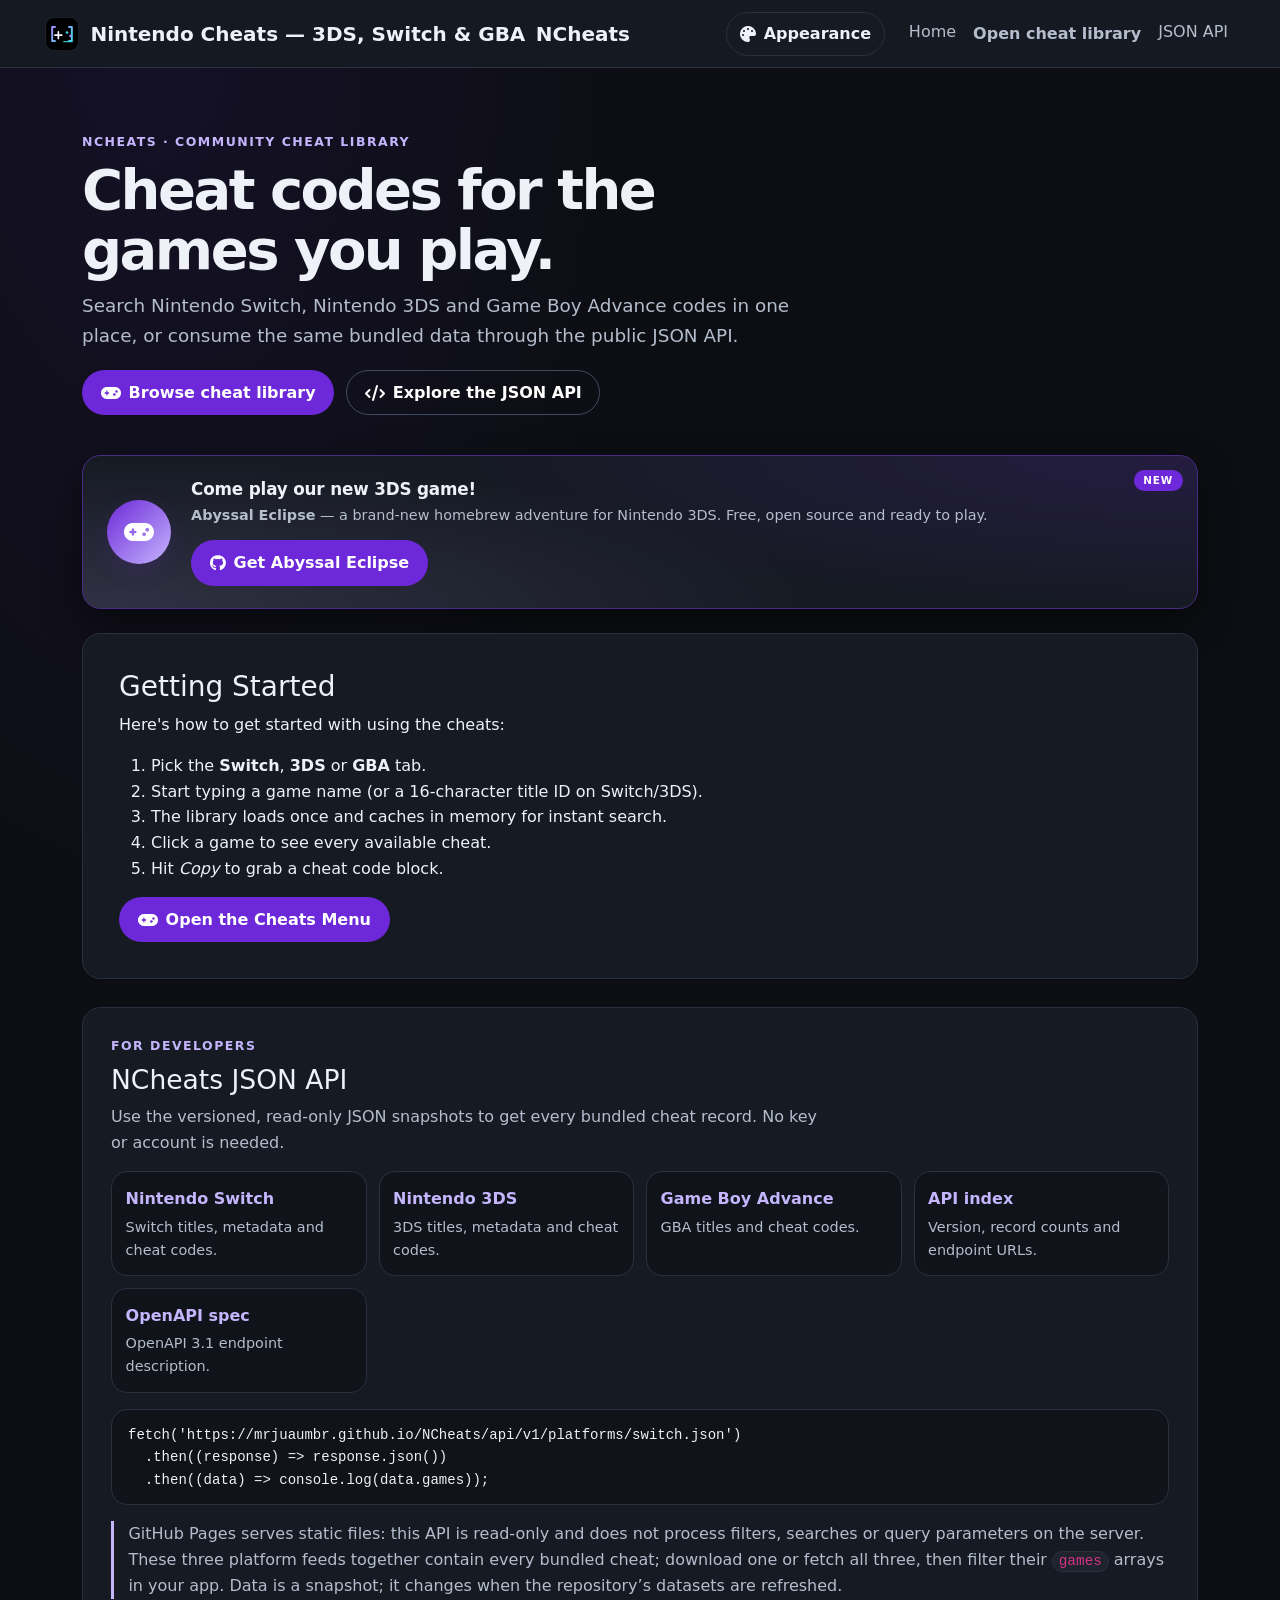
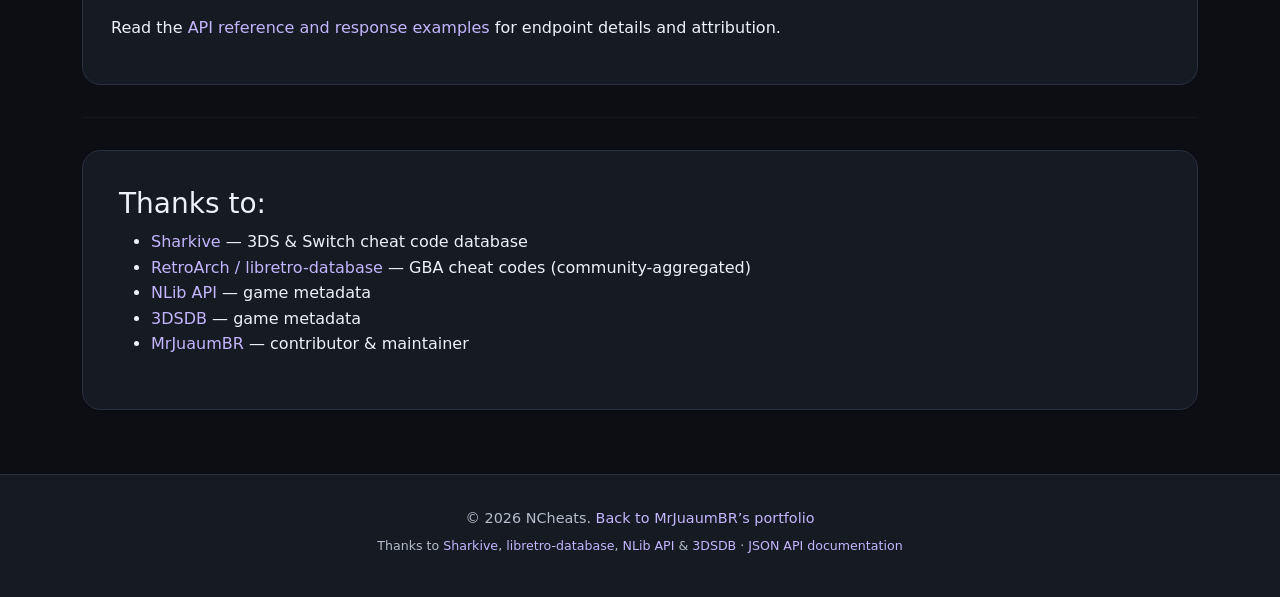
==== commit e839a902: "Try to fix the page-build" ====
--- a/index.html
+++ b/index.html
@@ -174,7 +174,6 @@
           <h2 id="apiTitle">NCheats JSON API</h2>
           <p class="api-section__intro">Use the versioned, read-only JSON snapshots to get every bundled cheat record. No key or account is needed.</p>
           <div class="api-endpoints" aria-label="JSON API endpoints">
-            <div class="api-endpoint"><a href="api/v1/cheats.json">All platforms · cheats.json</a><p>One response with every Switch, 3DS and GBA game and cheat.</p></div>
             <div class="api-endpoint"><a href="api/v1/platforms/switch.json">Nintendo Switch</a><p>Switch titles, metadata and cheat codes.</p></div>
             <div class="api-endpoint"><a href="api/v1/platforms/3ds.json">Nintendo 3DS</a><p>3DS titles, metadata and cheat codes.</p></div>
             <div class="api-endpoint"><a href="api/v1/platforms/gba.json">Game Boy Advance</a><p>GBA titles and cheat codes.</p></div>
@@ -184,7 +183,7 @@
           <pre class="api-code"><code>fetch('https://mrjuaumbr.github.io/NCheats/api/v1/platforms/switch.json')
   .then((response) =&gt; response.json())
   .then((data) =&gt; console.log(data.games));</code></pre>
-          <p class="api-notice">GitHub Pages serves static files: this API is read-only and does not process filters, searches or query parameters on the server. Download the relevant JSON file and filter its <code>games</code> array in your app. Data is a snapshot; it changes when the repository’s datasets are refreshed.</p>
+          <p class="api-notice">GitHub Pages serves static files: this API is read-only and does not process filters, searches or query parameters on the server. These three platform feeds together contain every bundled cheat; download one or fetch all three, then filter their <code>games</code> arrays in your app. Data is a snapshot; it changes when the repository’s datasets are refreshed.</p>
           <p>Read the <a href="api/">API reference and response examples</a> for endpoint details and attribution.</p>
         </section>
         <hr>
